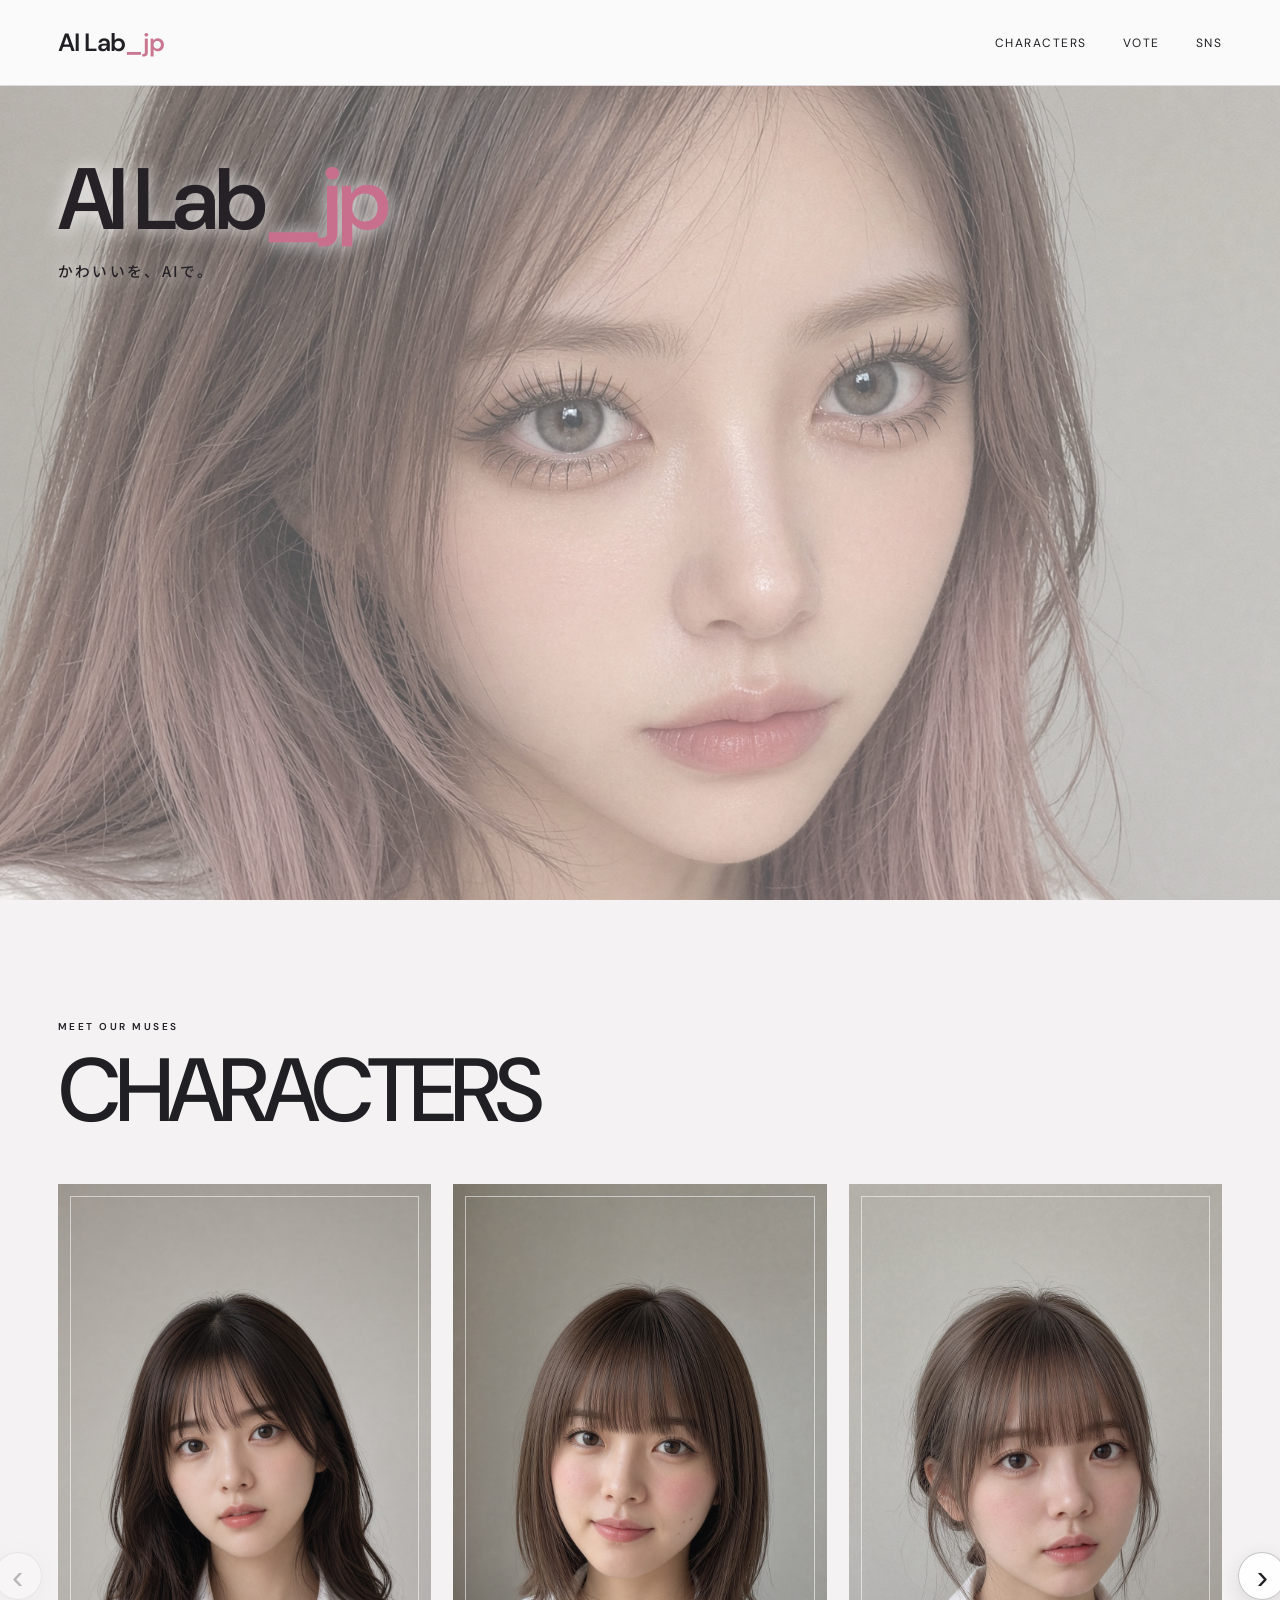
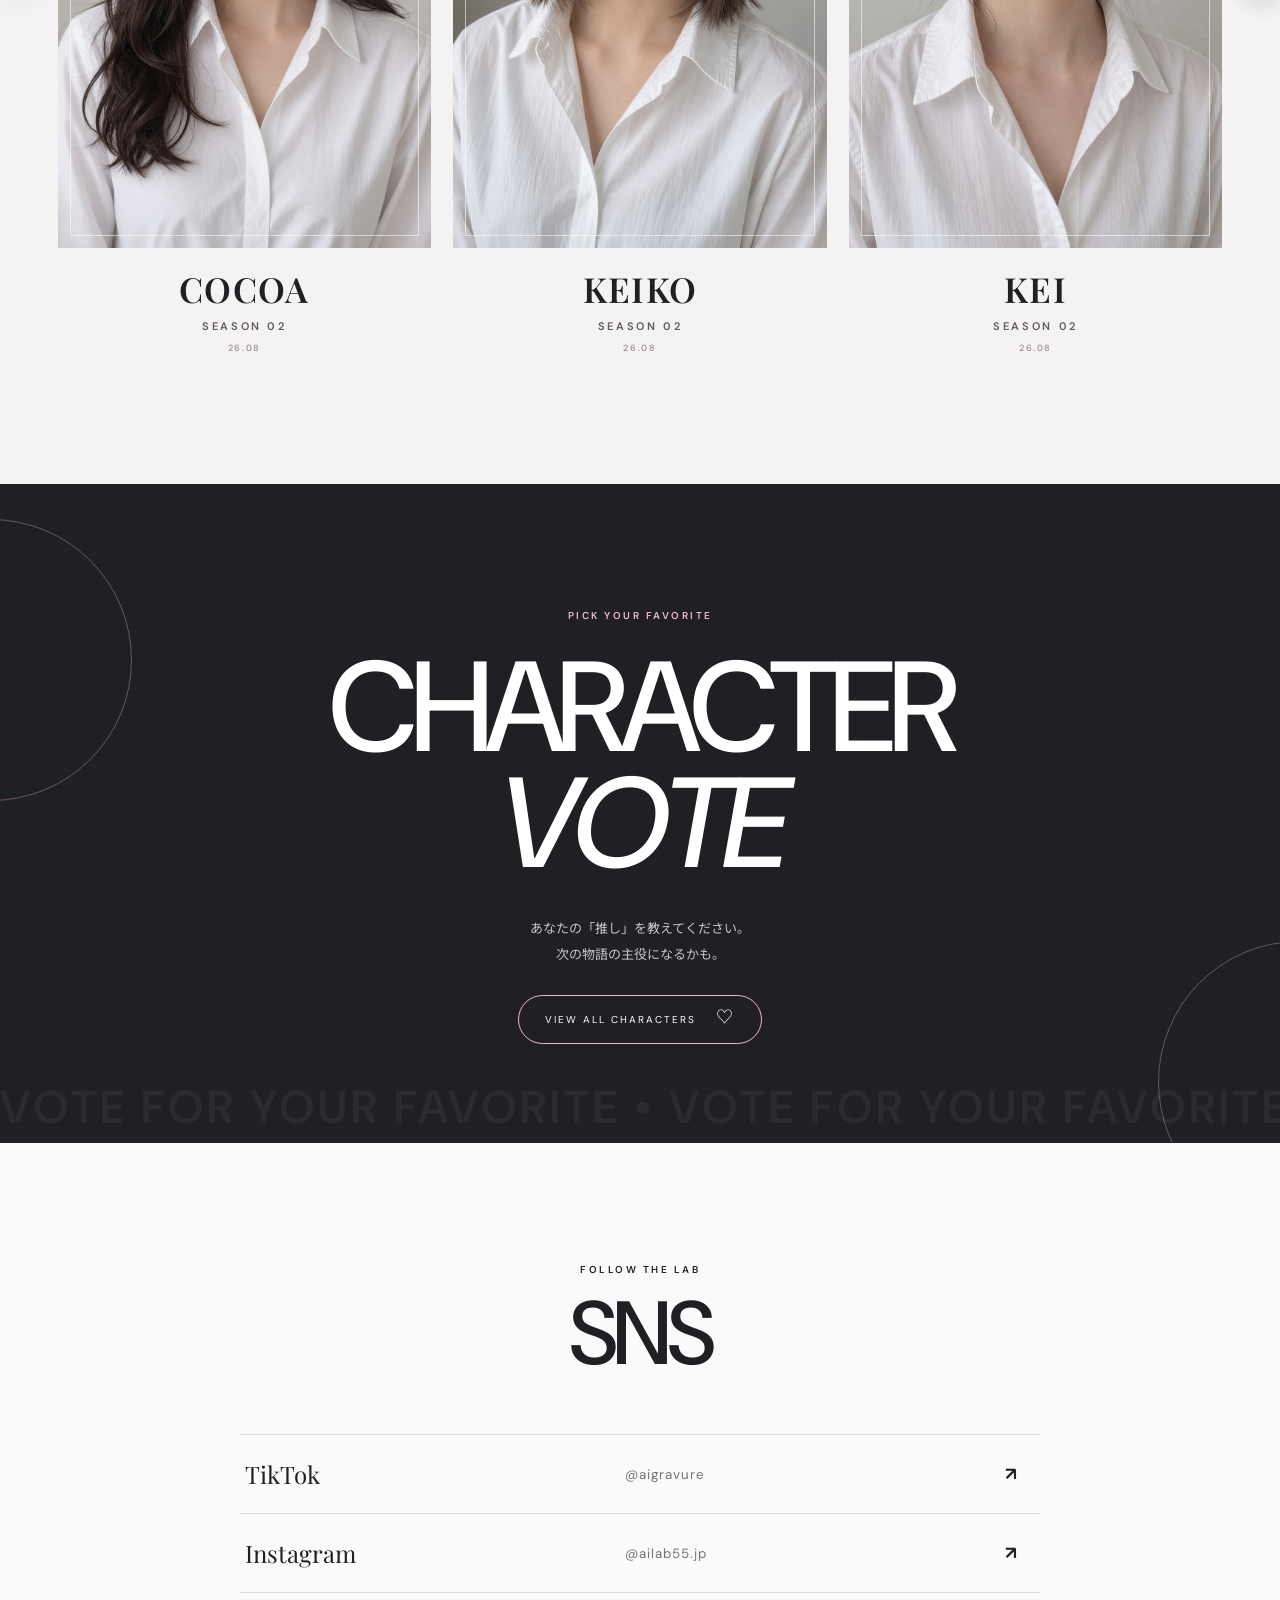
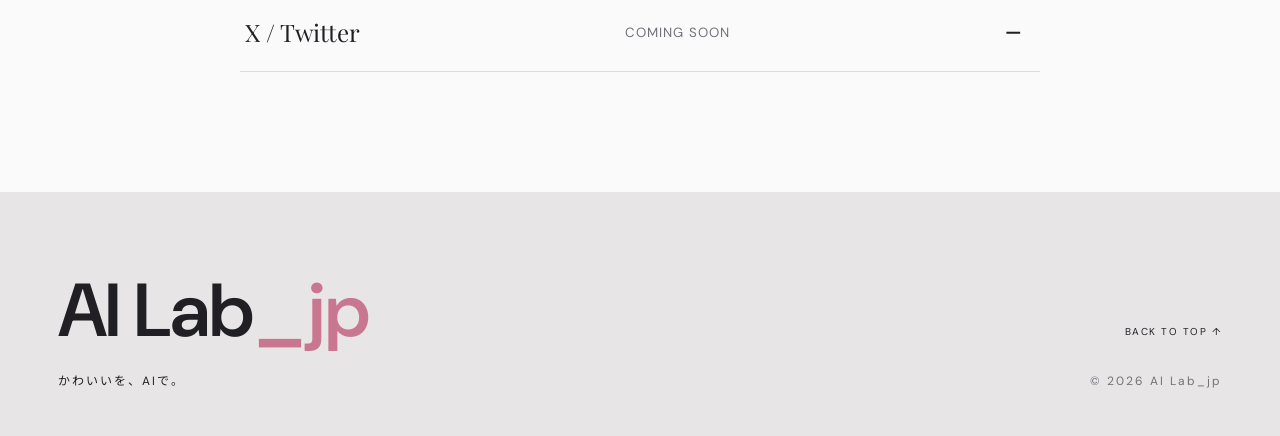
==== index.html @ 46da4289 "Add GA4 tracking to all pages" ====
<!doctype html>
<html lang="ja">
<head>
  <!-- Google tag (gtag.js) -->
  <script async src="https://www.googletagmanager.com/gtag/js?id=G-ETJQKCEZRX"></script>
  <script>
    window.dataLayer = window.dataLayer || [];
    function gtag(){dataLayer.push(arguments);}
    gtag('js', new Date());
    gtag('config', 'G-ETJQKCEZRX');
  </script>
  <meta charset="UTF-8">
  <meta name="viewport" content="width=device-width, initial-scale=1.0">
  <meta name="description" content="AI Lab_jp — かわいいを、AIで。AIクリエイターによる作品とキャラクターのポートフォリオ。">
  <meta name="theme-color" content="#fffafb">
  <title>AI Lab_jp | かわいいを、AIで。</title>
  <link rel="preconnect" href="https://fonts.googleapis.com">
  <link rel="preconnect" href="https://fonts.gstatic.com" crossorigin>
  <link href="https://fonts.googleapis.com/css2?family=DM+Sans:wght@400;500;600&family=Noto+Sans+JP:wght@400;500;700&family=Playfair+Display:ital,wght@0,600;1,600&display=swap" rel="stylesheet">
  <link rel="stylesheet" href="css/style.css?v=19">
  <script src="js/characters-data.js?v=1" defer></script>
  <script src="js/main.js?v=10" defer></script>
</head>
<body>
  <header class="site-header">
    <a class="logo" href="#top" aria-label="AI Lab_jp ホーム">AI Lab<span>_jp</span></a>
    <button class="menu-button" type="button" aria-label="メニューを開く" aria-expanded="false" aria-controls="global-nav">
      <span></span><span></span>
    </button>
    <nav class="global-nav" id="global-nav" aria-label="メインナビゲーション">
      <a href="#characters">Characters</a><a href="#vote">Vote</a><a href="#sns">SNS</a>
    </nav>
  </header>

  <main id="top">
    <section class="hero" aria-labelledby="hero-title">
      <img class="hero-image" src="images/hero-main.jpg" alt="AI Lab_jpのメインキャラクター">
      <div class="hero-shade" aria-hidden="true"></div>
      <div class="hero-brand">
        <h1 id="hero-title">AI Lab<span>_jp</span></h1>
        <p class="hero-catch">かわいいを、AIで。</p>
      </div>
    </section>

    <section class="section characters" id="characters" aria-labelledby="characters-title">
      <div class="section-heading"><div><p class="eyebrow">MEET OUR MUSES</p><h2 id="characters-title">CHARACTERS</h2></div></div>
      <div class="character-carousel-shell">
        <button class="character-nav character-nav-prev" type="button" aria-label="前のキャラクターを表示" data-character-prev disabled>‹</button>
        <div class="character-carousel" data-character-carousel tabindex="0" aria-label="キャラクター一覧">
          <div class="character-grid" data-character-grid></div>
        </div>
        <button class="character-nav character-nav-next" type="button" aria-label="次のキャラクターを表示" data-character-next>›</button>
      </div>
    </section>

    <section class="vote" id="vote" aria-labelledby="vote-title">
      <p class="eyebrow">PICK YOUR FAVORITE</p><h2 id="vote-title">CHARACTER<br><em>VOTE</em></h2>
      <p>あなたの「推し」を教えてください。<br>次の物語の主役になるかも。</p>
      <a class="pill-button" href="characters.html">VIEW ALL CHARACTERS <span>♡</span></a>
      <div class="ticker" aria-hidden="true"><span>VOTE FOR YOUR FAVORITE • VOTE FOR YOUR FAVORITE • </span></div>
    </section>

    <section class="section sns" id="sns" aria-labelledby="sns-title">
      <p class="eyebrow">FOLLOW THE LAB</p><h2 id="sns-title">SNS</h2>
      <div class="social-links">
        <a href="https://www.tiktok.com/@aigravure" target="_blank" rel="noopener noreferrer"><span>TikTok</span><small>@aigravure</small><b>↗</b></a>
        <a href="https://www.instagram.com/ailab55.jp" target="_blank" rel="noopener noreferrer"><span>Instagram</span><small>@ailab55.jp</small><b>↗</b></a>
        <div class="social-item"><span>X / Twitter</span><small>COMING SOON</small><b>—</b></div>
      </div>
    </section>
  </main>

  <footer class="site-footer">
    <div><a class="logo footer-logo" href="#top">AI Lab<span>_jp</span></a><p>かわいいを、AIで。</p></div>
    <div class="footer-meta"><a href="#top">BACK TO TOP ↑</a><p>© 2026 AI Lab_jp</p></div>
  </footer>
</body>
</html>
---- css/style.css ----
:root{--ink:#202024;--muted:#737178;--pink:#efb9c9;--pale:#fff2f5;--line:#dddadd;--white:#fff;--serif:"Playfair Display",serif;--sans:"DM Sans","Noto Sans JP",sans-serif}
*{box-sizing:border-box}html{scroll-behavior:smooth}body{margin:0;background:#fbfafb;color:var(--ink);font-family:var(--sans);-webkit-font-smoothing:antialiased}a{color:inherit;text-decoration:none}button{font:inherit}.site-header{height:86px;padding:0 4.5vw;display:flex;align-items:center;justify-content:space-between;border-bottom:1px solid var(--line);background:rgba(251,250,251,.92);position:relative;z-index:20}.logo{font-size:25px;font-weight:600;letter-spacing:-1px}.logo span{color:#c97791}.global-nav{display:flex;gap:36px;text-transform:uppercase;font-size:12px;letter-spacing:1.5px}.global-nav a{position:relative}.global-nav a:after{content:"";position:absolute;left:0;bottom:-7px;width:0;height:1px;background:var(--pink);transition:.3s}.global-nav a:hover:after{width:100%}.menu-button{display:none;border:0;background:none;width:38px;height:38px}.menu-button span{display:block;width:24px;height:1px;background:var(--ink);margin:7px auto;transition:.3s}
.eyebrow{font-size:10px;font-weight:600;letter-spacing:2.5px;margin:0 0 28px}.hero{height:calc(100svh - 86px);min-height:600px;position:relative;overflow:hidden;background:#ddd5d6;color:#fff}.hero-image{width:100%;height:100%;display:block;object-fit:cover;object-position:50% 48%}.hero-shade{position:absolute;inset:0;background:linear-gradient(90deg,rgba(24,20,22,.38) 0%,rgba(24,20,22,.06) 42%,transparent 68%),linear-gradient(0deg,rgba(20,17,18,.3),transparent 30%)}.hero-brand{position:absolute;z-index:1;top:9%;left:4.5vw;text-shadow:0 2px 22px rgba(20,13,16,.25)}.hero-brand .eyebrow{margin-bottom:12px}.hero h1{font-size:clamp(45px,6.3vw,94px);line-height:.95;letter-spacing:-.055em;margin:0;font-weight:600}.hero h1 span{color:#f2c2d0}.hero-catch{font-family:"Noto Sans JP",sans-serif;font-size:clamp(12px,1.15vw,17px);letter-spacing:.16em;margin:18px 0 0}.hero-bottom{position:absolute;z-index:1;left:4.5vw;right:4.5vw;bottom:4.5%;display:flex;justify-content:space-between;align-items:end;border-top:1px solid rgba(255,255,255,.55);padding-top:16px}.hero-bottom>p{font-size:9px;letter-spacing:2px;margin:0}.hero-bottom>p span{color:#f3c4d1}.hero-link{display:flex;align-items:center;gap:25px;font-size:10px;letter-spacing:2px;padding:5px 0;border-bottom:1px solid rgba(255,255,255,.7);transition:.25s}.hero-link:hover{color:#f3c4d1;border-color:#f3c4d1}.hero-link span{font-size:15px}
.section{padding:120px 4.5vw}.section-heading{display:flex;align-items:end;justify-content:space-between;margin-bottom:60px}.section-heading .eyebrow{margin-bottom:18px}.section h2,.vote h2{font-size:clamp(52px,7vw,105px);line-height:.9;letter-spacing:-.055em;margin:0;font-weight:500}.section-heading>p{font-size:12px;color:var(--muted);line-height:1.9;margin:0 7% 5px 20px}.works-grid{display:grid;grid-template-columns:1.45fr 1fr 1fr;gap:20px;align-items:end}.work-card h3{font-family:var(--serif);font-size:23px;margin:5px 0}.placeholder{aspect-ratio:4/5;position:relative;display:flex;align-items:center;justify-content:center;overflow:hidden}.work-card-large .placeholder{aspect-ratio:1.2/1}.placeholder:before,.placeholder:after{content:"";position:absolute;border-radius:50%;filter:blur(1px)}.placeholder:before{width:64%;height:64%;background:rgba(255,255,255,.38)}.placeholder:after{width:38%;height:70%;background:rgba(41,37,42,.68);bottom:-18%;border-radius:50% 50% 20% 20%}.ph-pink{background:linear-gradient(145deg,#f4c7d3,#e6aebe)}.ph-gray{background:linear-gradient(135deg,#eceaec,#c8c5c9)}.ph-dark{background:linear-gradient(145deg,#423f46,#b3919b)}.placeholder span{position:absolute;top:15px;left:15px;font-size:10px;letter-spacing:2px}.placeholder b{color:rgba(255,255,255,.8);font-family:var(--serif);font-size:clamp(24px,4vw,60px);font-style:italic;z-index:1}.tag{font-size:9px;letter-spacing:2px;color:var(--muted);margin:15px 0 0}.text-link{display:flex;justify-content:flex-end;gap:35px;font-size:11px;letter-spacing:2px;margin-top:55px}.text-link span{font-size:17px}
.characters{background:#f1eff1}.character-list{border-top:1px solid #cbc7cb}.character{display:grid;grid-template-columns:70px 120px 1fr 40px;align-items:center;gap:30px;padding:25px 10px;border-bottom:1px solid #cbc7cb;transition:.3s}.character:hover{background:#fff;padding-left:25px;padding-right:25px}.character-no{font-size:10px;letter-spacing:2px}.character-face{width:100px;aspect-ratio:1;border-radius:50%;display:grid;place-items:center;font-family:var(--serif);font-size:40px;font-style:italic}.face-pink{background:#f3c9d4}.face-lilac{background:#d8cfe2}.face-blue{background:#cadce2}.character h3{font-size:clamp(32px,5vw,64px);letter-spacing:-2px;margin:2px 0}.arrow{font-size:24px}
.vote{background:var(--ink);color:#fff;text-align:center;padding:125px 20px 115px;position:relative;overflow:hidden}.vote:before,.vote:after{content:"";position:absolute;border:1px solid rgba(239,185,201,.35);border-radius:50%;width:280px;height:280px}.vote:before{left:-150px;top:35px}.vote:after{right:-160px;bottom:-80px}.vote .eyebrow{color:var(--pink)}.vote h2{font-size:clamp(62px,10vw,150px)}.vote>p:not(.eyebrow){font-size:13px;line-height:2;color:#c8c5c9;margin:35px 0}.pill-button{border:1px solid var(--pink);color:#fff;background:transparent;border-radius:100px;padding:17px 26px;letter-spacing:2px;font-size:10px;cursor:pointer;transition:.3s}.pill-button:hover{background:var(--pink);color:var(--ink)}.pill-button span{font-size:17px;margin-left:15px}.ticker{position:absolute;left:0;bottom:6px;width:100%;white-space:nowrap;color:rgba(255,255,255,.05);font-size:46px;font-weight:600;letter-spacing:4px}
.sns{text-align:center}.sns .eyebrow{margin-bottom:18px}.social-links{max-width:800px;margin:60px auto 0;border-top:1px solid var(--line);text-align:left}.social-links a{display:grid;grid-template-columns:1fr 1fr 30px;align-items:center;padding:23px 5px;border-bottom:1px solid var(--line);transition:.25s}.social-links a:hover{padding-left:18px;background:var(--pale)}.social-links span{font-family:var(--serif);font-size:24px}.social-links small{color:var(--muted);letter-spacing:1px}.social-links b{font-size:18px}
.site-footer{background:#e8e5e7;padding:70px 4.5vw 35px;display:flex;justify-content:space-between;align-items:end}.footer-logo{font-size:clamp(36px,6vw,75px)}.site-footer>div>p{font-size:12px;letter-spacing:2px}.footer-meta{text-align:right;font-size:10px;letter-spacing:1.5px}.footer-meta p{margin-top:35px;color:var(--muted)}
@media(max-width:760px){.site-header{height:70px;padding:0 20px;position:sticky;top:0}.menu-button{display:block;z-index:2}.menu-button.open span:first-child{transform:translateY(4px) rotate(45deg)}.menu-button.open span:last-child{transform:translateY(-4px) rotate(-45deg)}.global-nav{position:absolute;left:0;right:0;top:69px;background:#fbfafb;display:flex;flex-direction:column;gap:0;padding:15px 20px 25px;border-bottom:1px solid var(--line);transform:translateY(-130%);opacity:0;pointer-events:none;transition:.3s;z-index:-1}.global-nav.open{transform:translateY(0);opacity:1;pointer-events:auto}.global-nav a{padding:13px 0}.hero{height:calc(100svh - 70px);min-height:560px}.hero-image{object-position:49% 50%}.hero-shade{background:linear-gradient(180deg,rgba(22,18,20,.32) 0%,transparent 36%,rgba(20,17,18,.3) 100%)}.hero-brand{top:7%;left:20px}.hero-brand .eyebrow{font-size:8px;margin-bottom:9px}.hero h1{font-size:44px}.hero-catch{font-size:11px;margin-top:11px}.hero-bottom{left:20px;right:20px;bottom:3.5%;padding-top:12px}.hero-bottom>p{font-size:7px;max-width:120px;line-height:1.6}.hero-link{font-size:8px;gap:12px}.section{padding:85px 20px}.section-heading{display:block;margin-bottom:40px}.section-heading>p{margin:25px 0 0}.works-grid{grid-template-columns:1fr;gap:40px}.work-card-large .placeholder,.placeholder{aspect-ratio:1/1.06}.character{grid-template-columns:32px 74px 1fr 24px;gap:12px;padding:18px 0}.character-face{width:70px}.character h3{font-size:34px;letter-spacing:-1px}.character:hover{padding-left:5px;padding-right:5px}.vote{padding:95px 20px}.social-links{margin-top:40px}.social-links a{grid-template-columns:1fr 30px}.social-links small{display:none}.site-footer{padding:55px 20px 25px;display:block}.footer-meta{text-align:left;margin-top:55px}}
@media(max-width:760px){.hero{height:64svh;min-height:500px;max-height:620px}.hero-image{object-position:54% 50%}}
.hero-shade{background:rgba(255,255,255,.33)}
.hero-brand{color:#252126;text-shadow:0 1px 18px rgba(255,255,255,.85)}
.hero h1{font-size:clamp(50px,6.8vw,102px)}
.hero h1 span{color:#c86f8d}
.hero-catch{font-weight:500}
.hero-bottom{border-top-color:rgba(37,33,38,.42);color:#252126}
.hero-bottom>p span{color:#a94f70}
.hero-link{font-weight:600;border-bottom-color:rgba(37,33,38,.55)}
.hero-link:hover{color:#a94f70;border-color:#a94f70}
.characters{background:#f4f2f3}
.characters .section-heading{margin-bottom:52px}
.character-carousel-shell{position:relative}
.character-carousel{overflow-x:auto;overflow-y:hidden;scroll-snap-type:x mandatory;scroll-behavior:smooth;overscroll-behavior-x:contain;scrollbar-width:none}
.character-carousel::-webkit-scrollbar{display:none}
.character-grid{display:flex;flex-wrap:nowrap;gap:22px}
.character-card{min-width:0;flex:0 0 calc((100% - 44px)/3);scroll-snap-align:start}
.character-card-link{display:block;color:inherit}
.character-nav{position:absolute;z-index:2;top:calc(50% - 22px);width:48px;height:48px;padding:0;border:1px solid rgba(32,32,36,.25);border-radius:50%;background:rgba(255,255,255,.92);color:var(--ink);display:grid;place-items:center;font:400 34px/1 Arial,sans-serif;cursor:pointer;box-shadow:0 6px 20px rgba(32,32,36,.12);transition:background .2s,color .2s,opacity .2s,transform .2s}
.character-nav:hover:not(:disabled){background:var(--ink);color:#fff;transform:scale(1.05)}
.character-nav:disabled{opacity:.28;cursor:default}
.character-nav-prev{left:-64px}.character-nav-next{right:-64px}
.character-image-wrap{aspect-ratio:9/16;overflow:hidden;background:linear-gradient(145deg,#f8eaee 0%,#e8e3e6 55%,#dbc9cf 100%);position:relative}
.character-image-wrap:after{content:"";position:absolute;inset:12px;border:1px solid rgba(255,255,255,.55);pointer-events:none}
.character-image-wrap img{width:100%;height:100%;display:block;object-fit:cover;object-position:center}
.character-image-wrap img[hidden]{display:none}
.character-status{position:absolute;z-index:2;top:24px;left:-44px;width:168px;padding:7px 0;background:rgba(255,247,249,.9);color:#7f4058;text-align:center;font-size:9px;font-weight:600;line-height:1;letter-spacing:.12em;transform:rotate(-45deg);pointer-events:none}
.character-meta{padding:24px 8px 10px;text-align:center;color:var(--ink)}
.character-meta h3{margin:0 0 13px;font-family:"Playfair Display",serif;font-size:clamp(30px,2.7vw,42px);font-weight:600;line-height:1;letter-spacing:.04em}
.character-meta p{margin:0;font-size:11px;font-weight:600;line-height:1.4;letter-spacing:.24em;color:#5e5a60}
.character-meta time{display:block;margin-top:7px;font-size:9px;font-weight:500;line-height:1.4;letter-spacing:.18em;color:#918b92}
.social-links>.social-item{display:grid;grid-template-columns:1fr 1fr 30px;align-items:center;padding:23px 5px;border-bottom:1px solid var(--line)}
.social-links>.social-item span{font-family:var(--serif);font-size:24px}
.social-links>.social-item small{color:var(--muted);letter-spacing:1px}
.social-links>.social-item b{font-size:18px}
@media(max-width:760px){.hero h1{font-size:48px}}
@media(max-width:760px){.characters,.vote,.sns{scroll-margin-top:70px}.characters .section-heading{margin-bottom:34px}.character-grid{gap:16px}.character-card{flex-basis:82vw}.character-nav{display:none}.character-image-wrap{aspect-ratio:9/16}.social-links>.social-item{grid-template-columns:1fr auto 30px}.social-links>.social-item small{display:block;font-size:8px}}
@media(prefers-reduced-motion:reduce){html{scroll-behavior:auto}*,*:before,*:after{transition:none!important}}
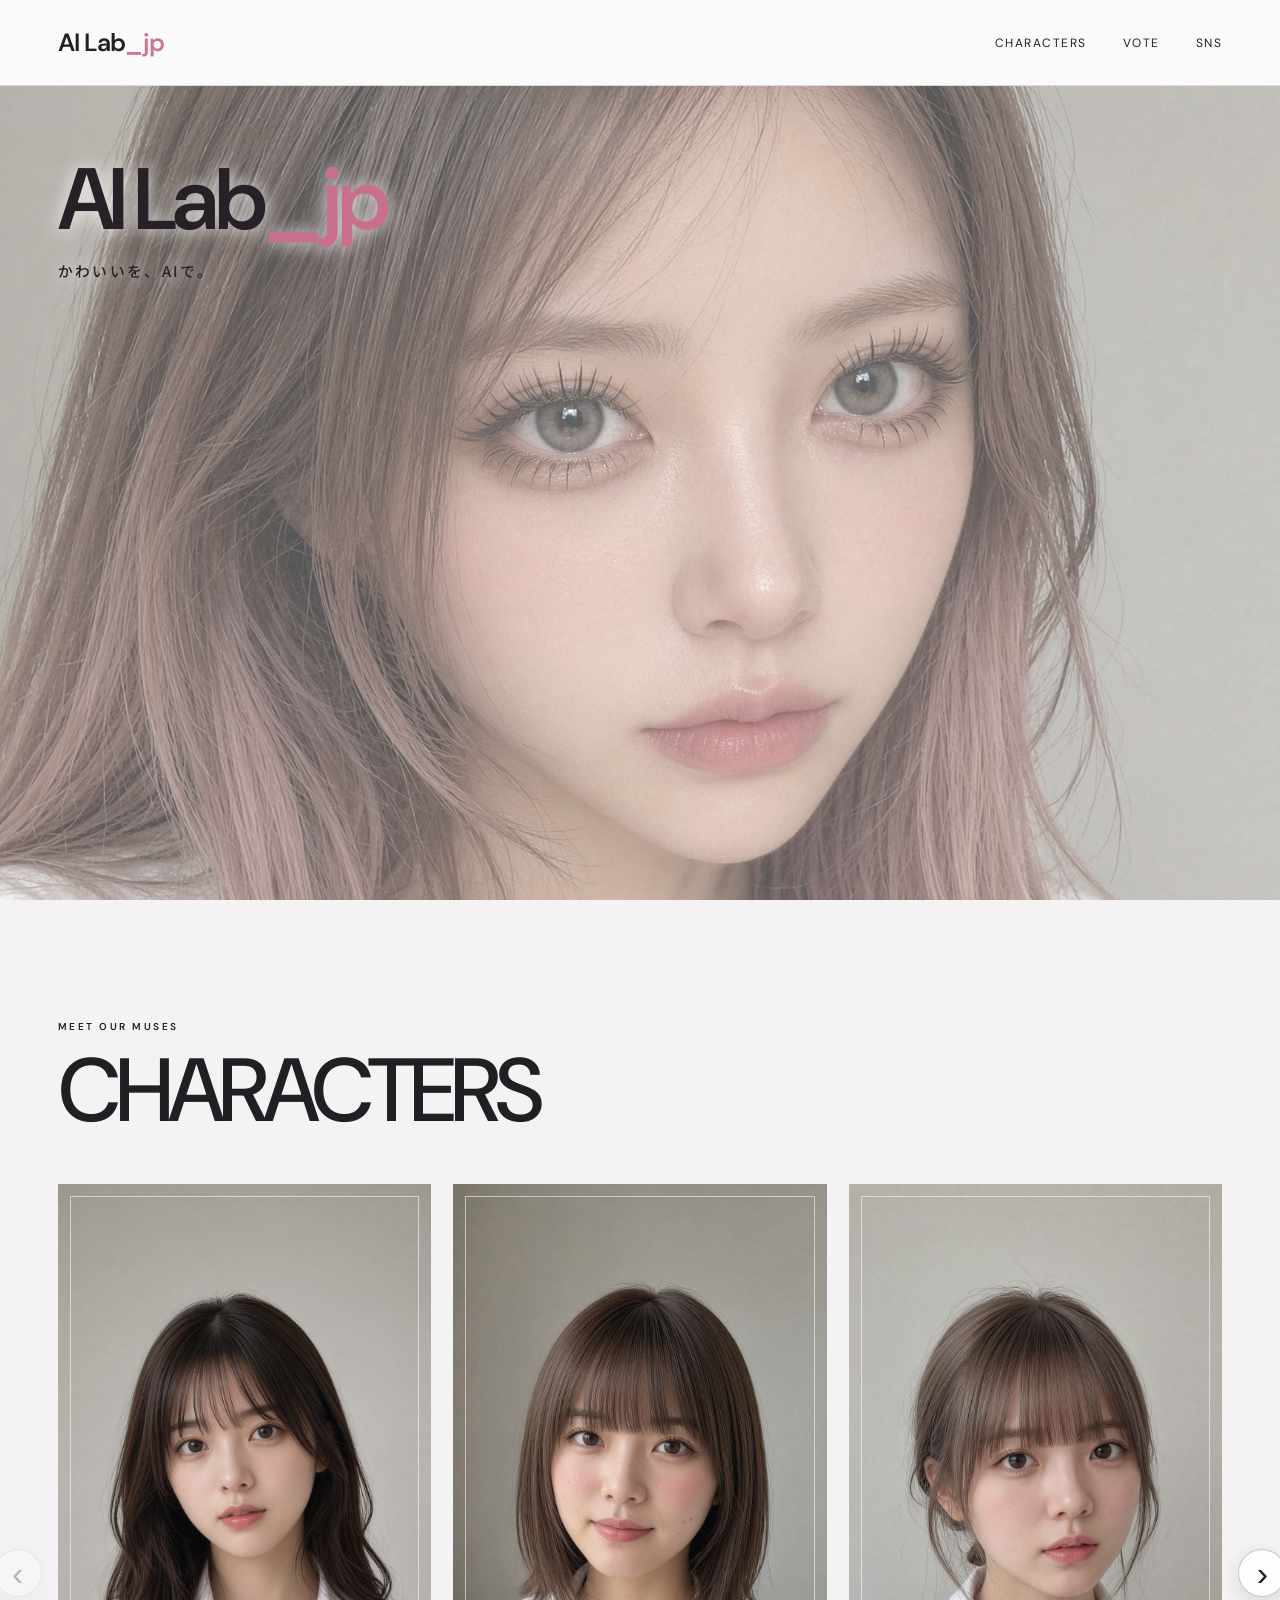
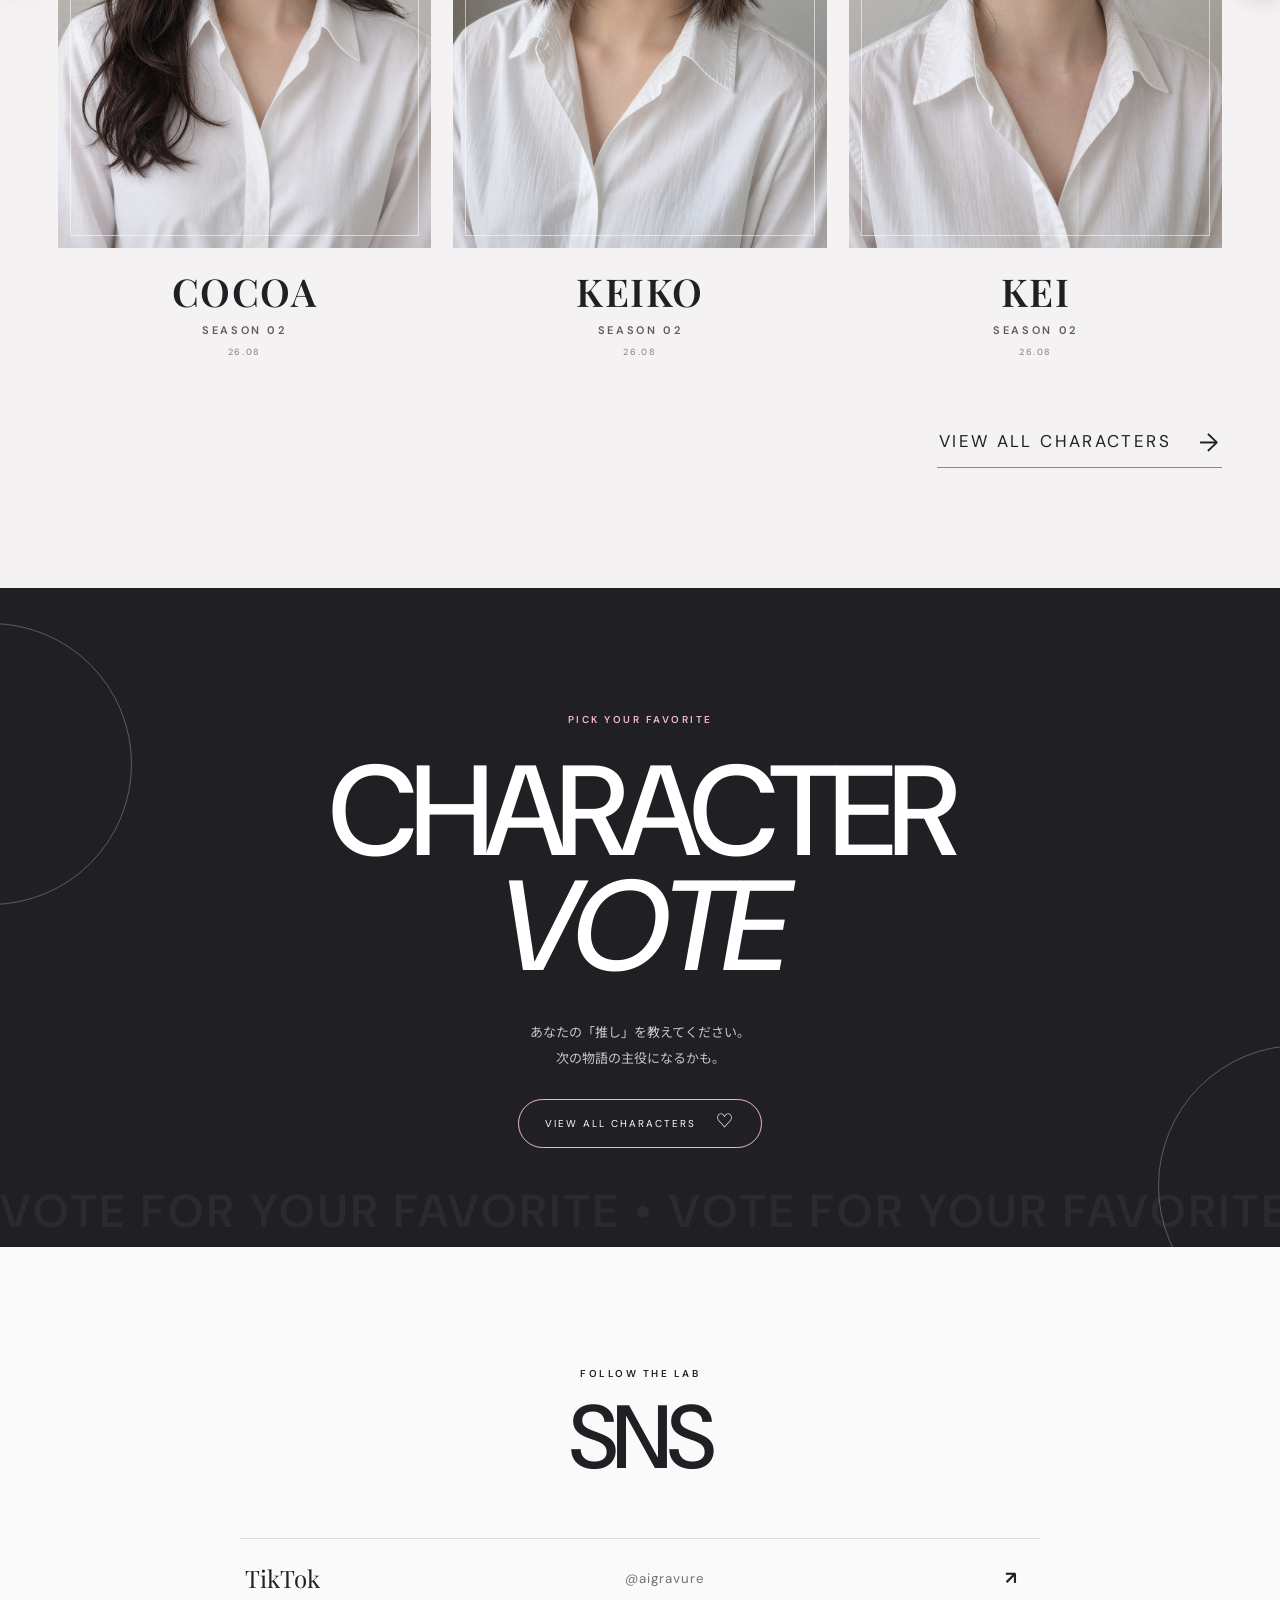
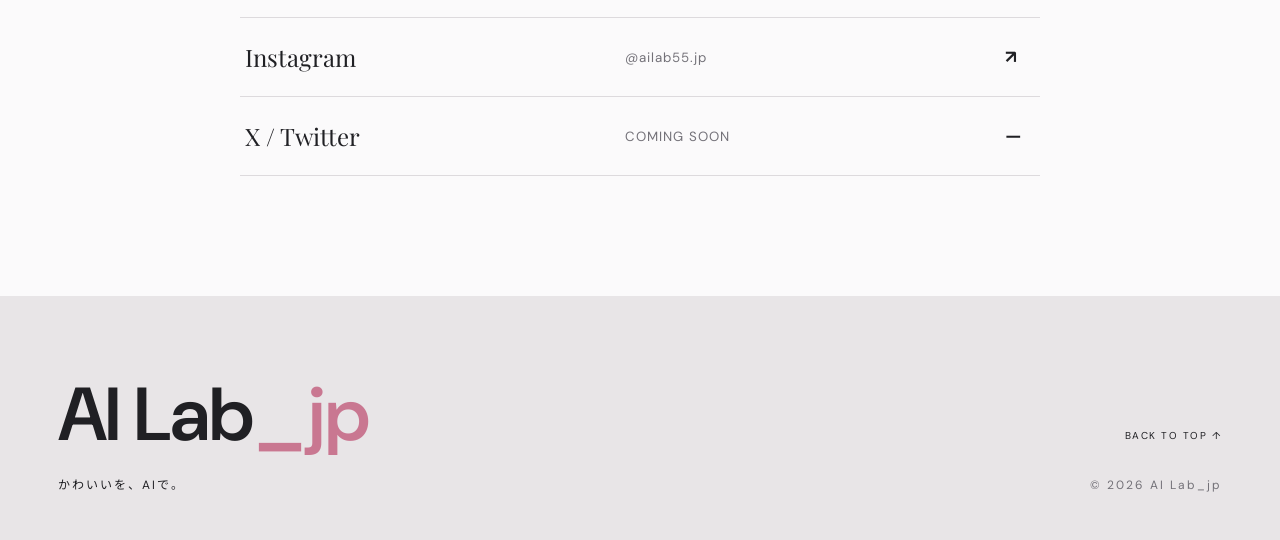
==== commit 8cca9d45: "season archive and character navigation stable" ====
--- a/index.html
+++ b/index.html
@@ -17,9 +17,9 @@
   <link rel="preconnect" href="https://fonts.googleapis.com">
   <link rel="preconnect" href="https://fonts.gstatic.com" crossorigin>
   <link href="https://fonts.googleapis.com/css2?family=DM+Sans:wght@400;500;600&family=Noto+Sans+JP:wght@400;500;700&family=Playfair+Display:ital,wght@0,600;1,600&display=swap" rel="stylesheet">
-  <link rel="stylesheet" href="css/style.css?v=19">
-  <script src="js/characters-data.js?v=1" defer></script>
-  <script src="js/main.js?v=10" defer></script>
+  <link rel="stylesheet" href="css/style.css?v=20">
+  <script src="js/characters-data.js?v=3" defer></script>
+  <script src="js/main.js?v=11" defer></script>
 </head>
 <body>
   <header class="site-header">
@@ -51,6 +51,7 @@
         </div>
         <button class="character-nav character-nav-next" type="button" aria-label="次のキャラクターを表示" data-character-next>›</button>
       </div>
+      <a class="text-link characters-all-link" href="characters.html">VIEW ALL CHARACTERS <span>→</span></a>
     </section>
 
     <section class="vote" id="vote" aria-labelledby="vote-title">
--- a/css/style.css
+++ b/css/style.css
@@ -31,17 +31,22 @@
 .character-nav-prev{left:-64px}.character-nav-next{right:-64px}
 .character-image-wrap{aspect-ratio:9/16;overflow:hidden;background:linear-gradient(145deg,#f8eaee 0%,#e8e3e6 55%,#dbc9cf 100%);position:relative}
 .character-image-wrap:after{content:"";position:absolute;inset:12px;border:1px solid rgba(255,255,255,.55);pointer-events:none}
-.character-image-wrap img{width:100%;height:100%;display:block;object-fit:cover;object-position:center}
+.character-image-wrap img{width:100%;height:100%;display:block;object-fit:cover;object-position:center;transition:transform .45s ease}
+.character-card-link:hover .character-image-wrap img{transform:scale(1.015)}
 .character-image-wrap img[hidden]{display:none}
 .character-status{position:absolute;z-index:2;top:24px;left:-44px;width:168px;padding:7px 0;background:rgba(255,247,249,.9);color:#7f4058;text-align:center;font-size:9px;font-weight:600;line-height:1;letter-spacing:.12em;transform:rotate(-45deg);pointer-events:none}
-.character-meta{padding:24px 8px 10px;text-align:center;color:var(--ink)}
-.character-meta h3{margin:0 0 13px;font-family:"Playfair Display",serif;font-size:clamp(30px,2.7vw,42px);font-weight:600;line-height:1;letter-spacing:.04em}
+.character-meta{padding:24px 8px 0;text-align:center;color:var(--ink)}
+.character-meta h3{margin:0 0 13px;font-family:"Playfair Display",serif;font-size:clamp(30px,3vw,44px);font-weight:600;line-height:1;letter-spacing:.04em}
 .character-meta p{margin:0;font-size:11px;font-weight:600;line-height:1.4;letter-spacing:.24em;color:#5e5a60}
 .character-meta time{display:block;margin-top:7px;font-size:9px;font-weight:500;line-height:1.4;letter-spacing:.18em;color:#918b92}
+.characters-all-link{width:max-content;margin:58px 0 0 auto;padding:14px 2px 12px;border-bottom:1px solid rgba(32,32,36,.5);gap:28px;font-size:17px;letter-spacing:.14em;transition:border-color .25s,color .25s}
+.characters-all-link span{font-size:25px;line-height:1;transition:transform .25s}
+.characters-all-link:hover{color:#a94f70;border-color:#a94f70}
+.characters-all-link:hover span{transform:translateX(5px)}
 .social-links>.social-item{display:grid;grid-template-columns:1fr 1fr 30px;align-items:center;padding:23px 5px;border-bottom:1px solid var(--line)}
 .social-links>.social-item span{font-family:var(--serif);font-size:24px}
 .social-links>.social-item small{color:var(--muted);letter-spacing:1px}
 .social-links>.social-item b{font-size:18px}
 @media(max-width:760px){.hero h1{font-size:48px}}
-@media(max-width:760px){.characters,.vote,.sns{scroll-margin-top:70px}.characters .section-heading{margin-bottom:34px}.character-grid{gap:16px}.character-card{flex-basis:82vw}.character-nav{display:none}.character-image-wrap{aspect-ratio:9/16}.social-links>.social-item{grid-template-columns:1fr auto 30px}.social-links>.social-item small{display:block;font-size:8px}}
+@media(max-width:760px){.characters,.vote,.sns{scroll-margin-top:70px}.characters .section-heading{margin-bottom:34px}.character-grid{gap:16px}.character-card{flex-basis:82vw}.character-nav{display:none}.character-image-wrap{aspect-ratio:9/16}.characters-all-link{margin-top:44px;padding:13px 2px 11px;gap:20px;font-size:15px}.characters-all-link span{font-size:22px}.social-links>.social-item{grid-template-columns:1fr auto 30px}.social-links>.social-item small{display:block;font-size:8px}}
 @media(prefers-reduced-motion:reduce){html{scroll-behavior:auto}*,*:before,*:after{transition:none!important}}
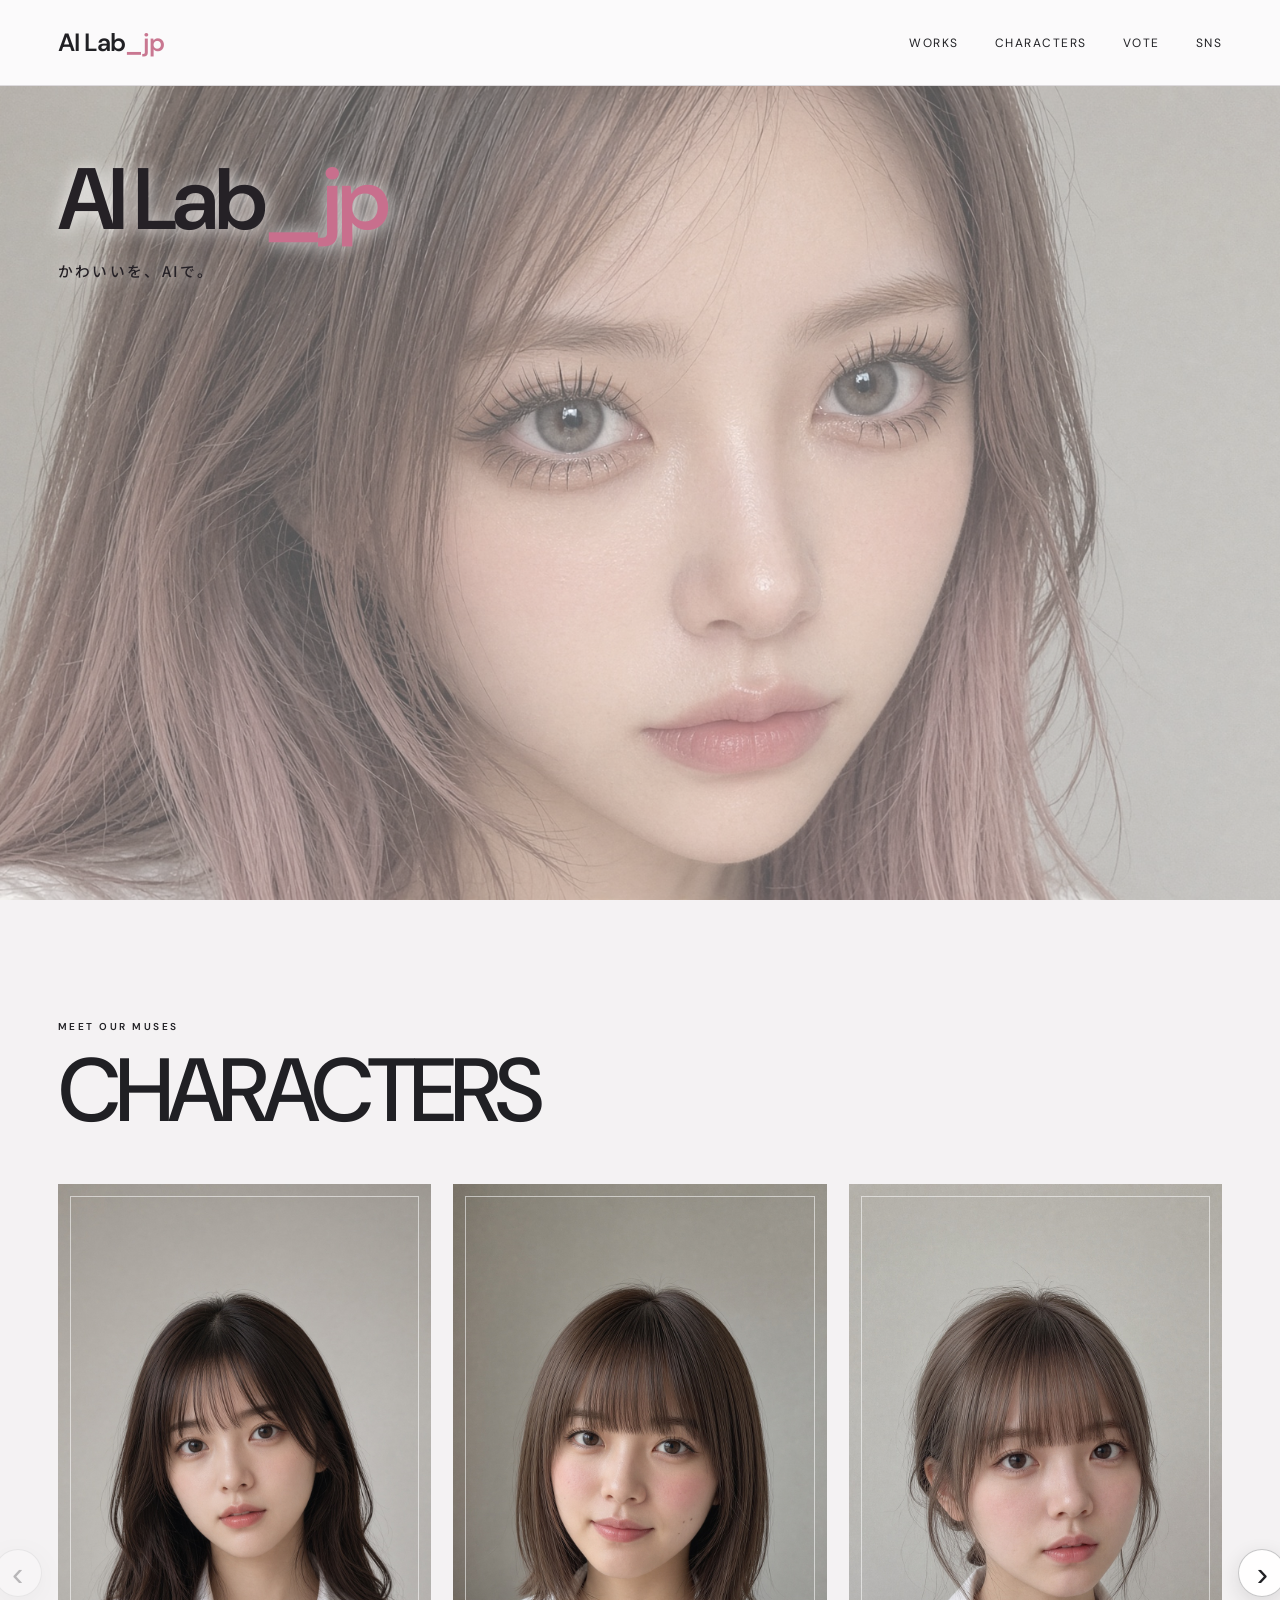
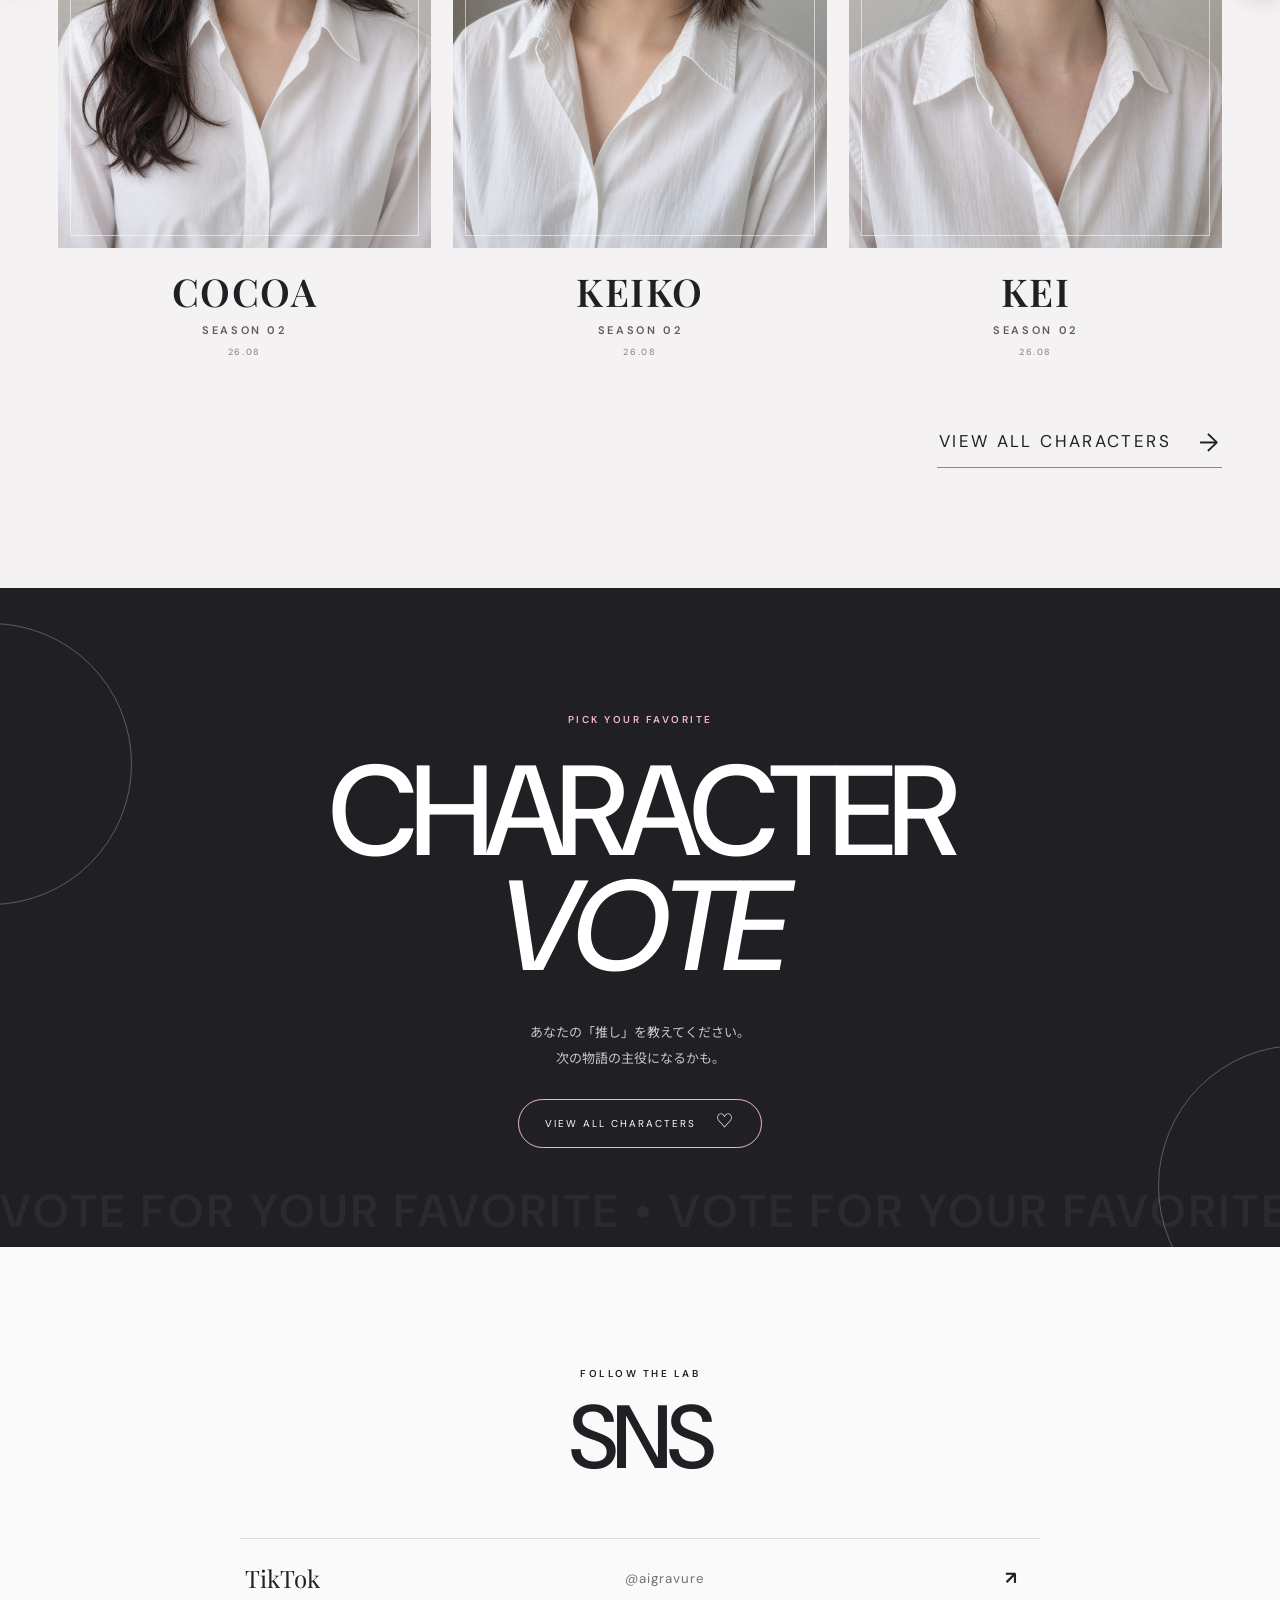
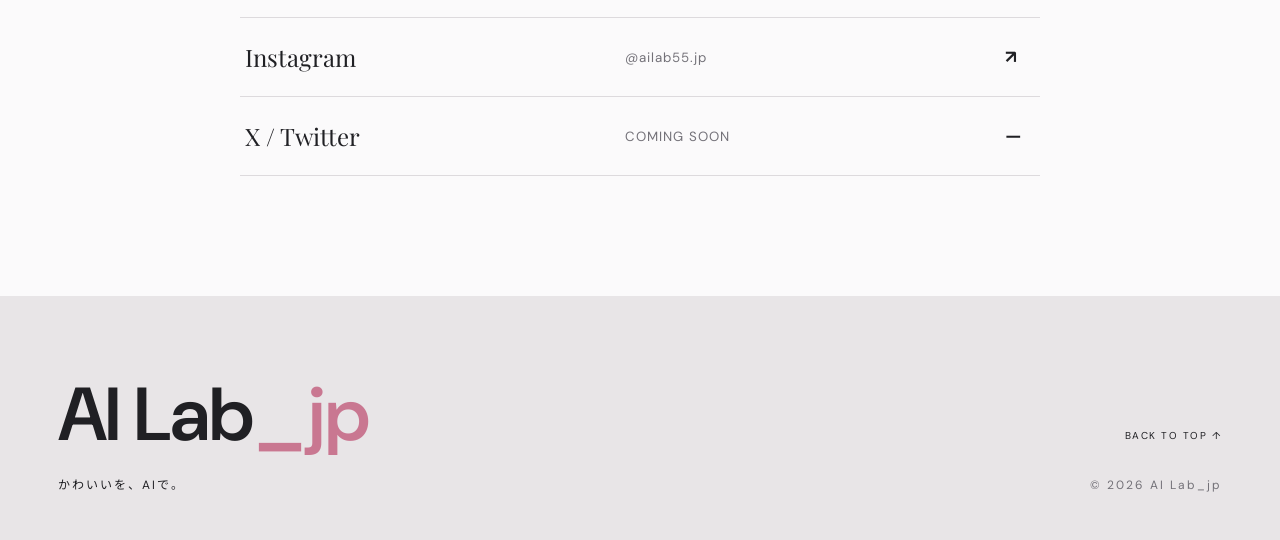
==== commit 050c04c6: "works gallery initial release" ====
--- a/index.html
+++ b/index.html
@@ -28,7 +28,7 @@
       <span></span><span></span>
     </button>
     <nav class="global-nav" id="global-nav" aria-label="メインナビゲーション">
-      <a href="#characters">Characters</a><a href="#vote">Vote</a><a href="#sns">SNS</a>
+      <a href="works.html">Works</a><a href="#characters">Characters</a><a href="#vote">Vote</a><a href="#sns">SNS</a>
     </nav>
   </header>
 
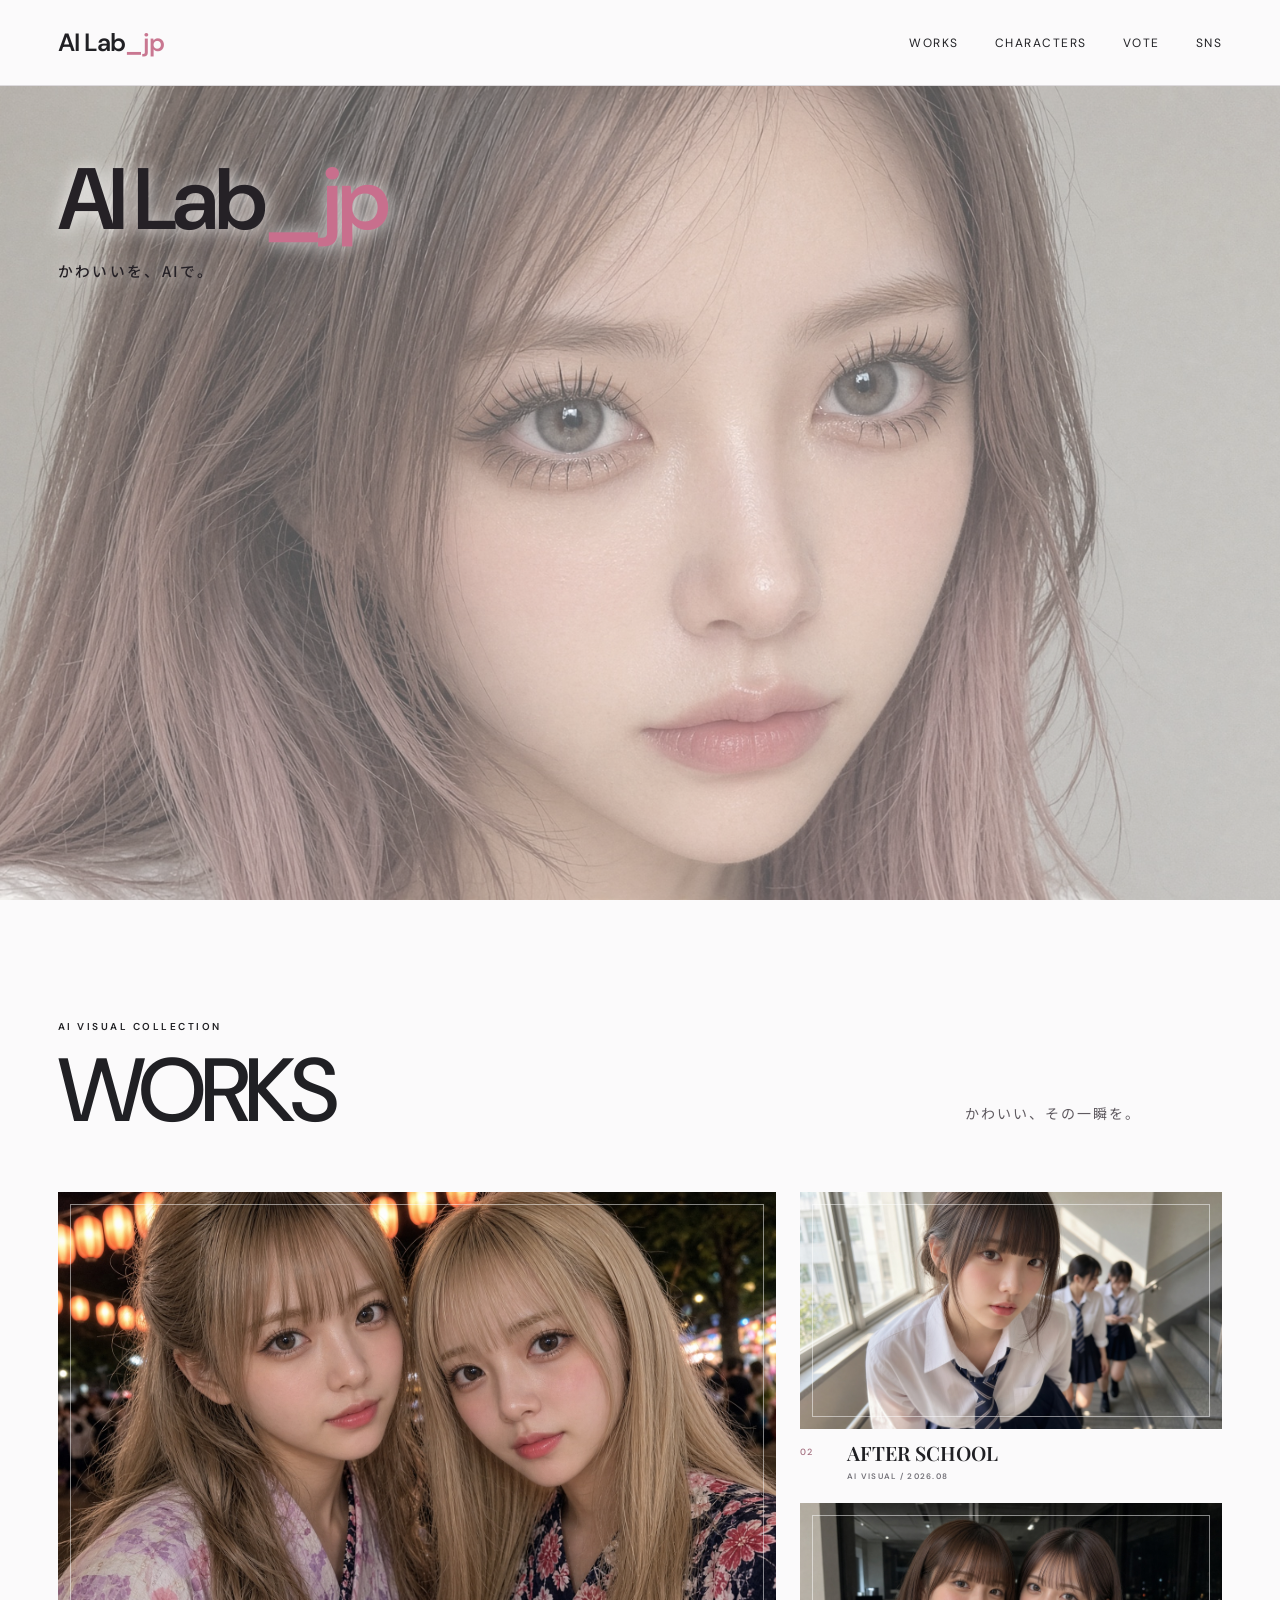
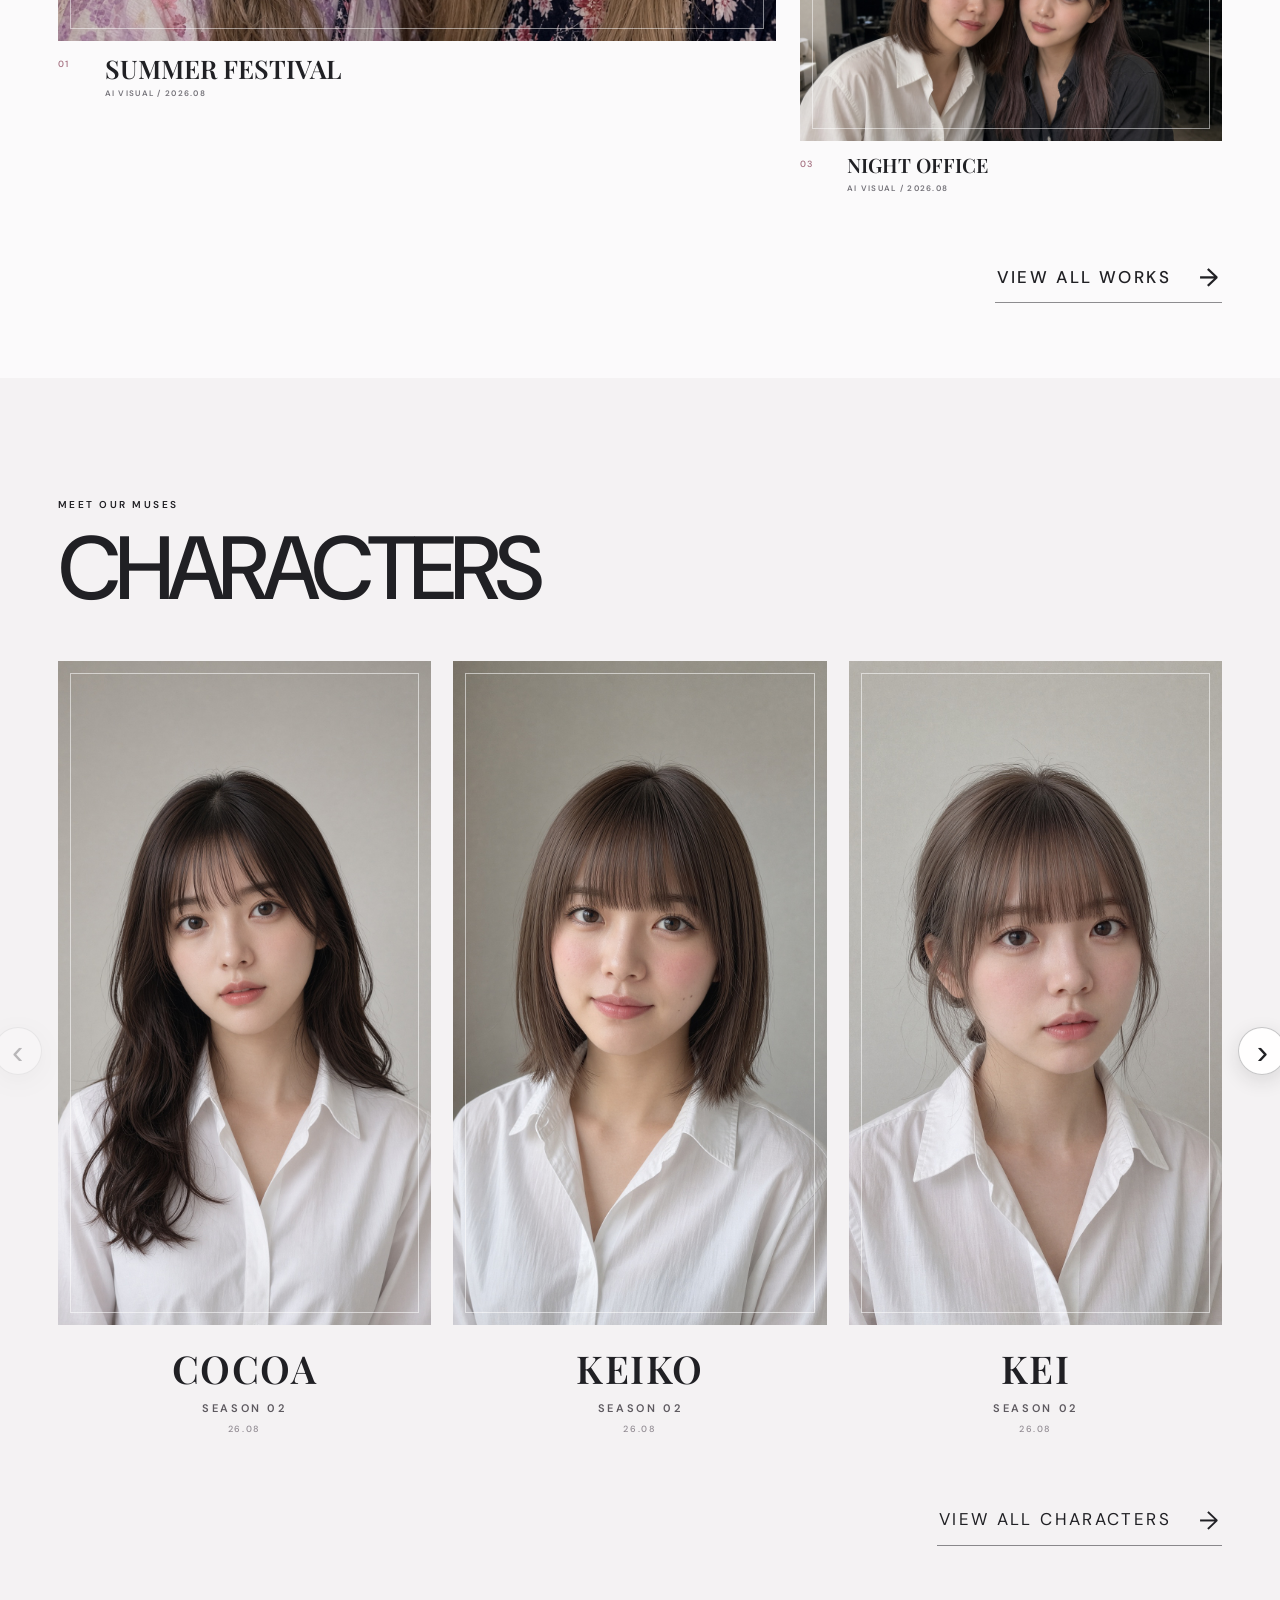
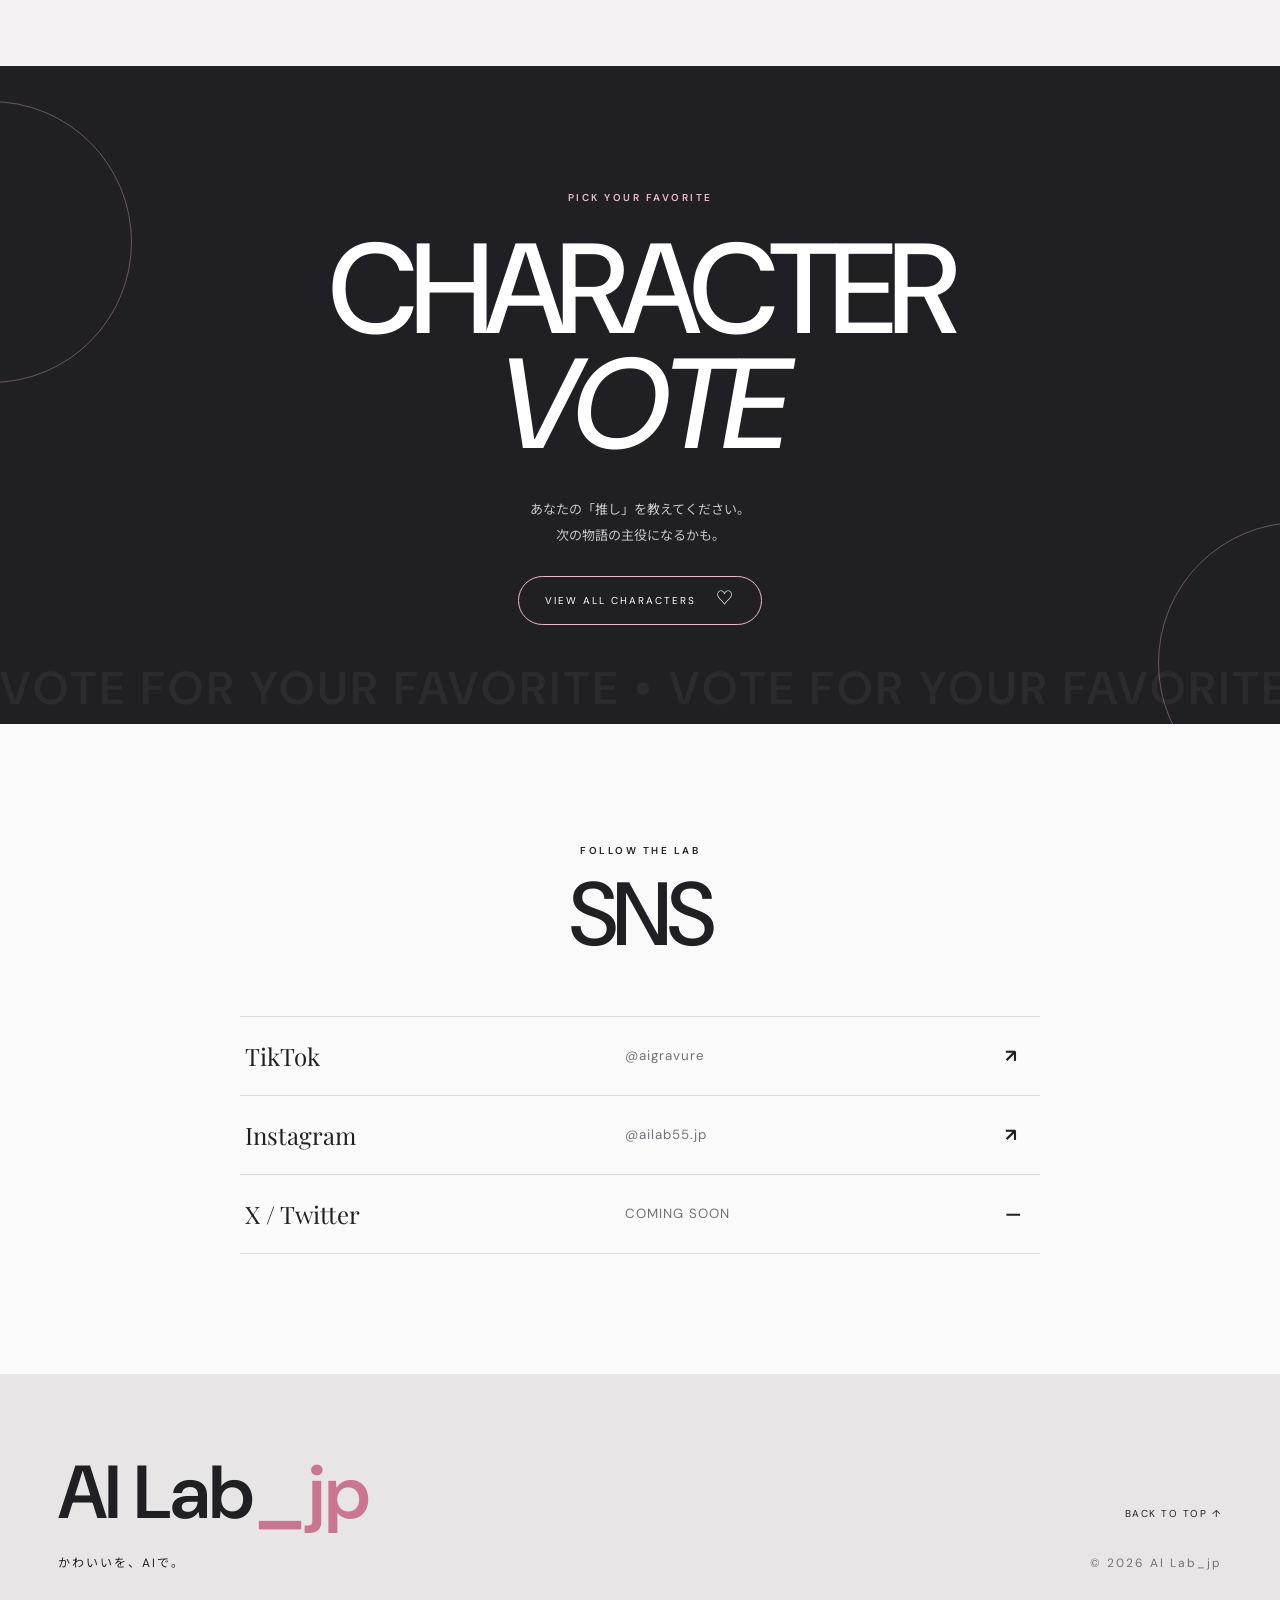
==== commit e1ac9569: "add works showcase to home" ====
--- a/index.html
+++ b/index.html
@@ -17,9 +17,10 @@
   <link rel="preconnect" href="https://fonts.googleapis.com">
   <link rel="preconnect" href="https://fonts.gstatic.com" crossorigin>
   <link href="https://fonts.googleapis.com/css2?family=DM+Sans:wght@400;500;600&family=Noto+Sans+JP:wght@400;500;700&family=Playfair+Display:ital,wght@0,600;1,600&display=swap" rel="stylesheet">
-  <link rel="stylesheet" href="css/style.css?v=20">
+  <link rel="stylesheet" href="css/style.css?v=21">
   <script src="js/characters-data.js?v=3" defer></script>
-  <script src="js/main.js?v=11" defer></script>
+  <script src="js/works-data.js?v=1" defer></script>
+  <script src="js/main.js?v=12" defer></script>
 </head>
 <body>
   <header class="site-header">
@@ -40,6 +41,15 @@
         <h1 id="hero-title">AI Lab<span>_jp</span></h1>
         <p class="hero-catch">かわいいを、AIで。</p>
       </div>
+    </section>
+
+    <section class="section home-works" aria-labelledby="home-works-title">
+      <div class="section-heading home-works-heading">
+        <div><p class="eyebrow">AI VISUAL COLLECTION</p><h2 id="home-works-title">WORKS</h2></div>
+        <p>かわいい、その一瞬を。</p>
+      </div>
+      <div class="home-works-grid" data-home-works></div>
+      <a class="home-works-link" href="works.html">VIEW ALL WORKS <span>→</span></a>
     </section>
 
     <section class="section characters" id="characters" aria-labelledby="characters-title">
--- a/css/style.css
+++ b/css/style.css
@@ -18,6 +18,7 @@
 .hero-link{font-weight:600;border-bottom-color:rgba(37,33,38,.55)}
 .hero-link:hover{color:#a94f70;border-color:#a94f70}
 .characters{background:#f4f2f3}
+.home-works{padding-bottom:75px;background:#fbfafb}.home-works-heading>p{font-family:"Noto Sans JP",sans-serif;font-size:14px;letter-spacing:.14em;color:#5f5a60}.home-works-grid{display:grid;grid-template-columns:minmax(0,1.7fr) minmax(260px,1fr);grid-template-rows:repeat(2,auto);gap:22px 24px}.home-work-card{min-width:0}.home-work-card-featured{grid-row:1/3}.home-work-card a{display:block}.home-work-image{display:block;position:relative;aspect-ratio:16/9;overflow:hidden;background:#eee9eb}.home-work-card-featured .home-work-image{aspect-ratio:16/10}.home-work-image:after{content:"";position:absolute;inset:12px;border:1px solid rgba(255,255,255,.5);pointer-events:none}.home-work-image img{width:100%;height:100%;display:block;object-fit:cover;transition:transform .45s ease}.home-work-card a:hover img{transform:scale(1.015)}.home-work-caption{display:grid;grid-template-columns:35px 1fr;gap:12px;padding-top:14px}.home-work-caption>b{padding-top:3px;font-size:9px;font-weight:500;letter-spacing:.16em;color:#a16b7c}.home-work-caption strong{display:block;font-family:var(--serif);font-size:clamp(20px,2vw,31px);font-weight:600;line-height:1.05}.home-work-caption small{display:block;margin-top:7px;font-size:8px;font-weight:600;letter-spacing:.16em;color:var(--muted)}.home-work-card:not(.home-work-card-featured) .home-work-caption strong{font-size:clamp(18px,1.55vw,24px)}.home-works-link{display:flex;align-items:center;width:max-content;margin:58px 0 0 auto;padding:14px 2px 12px;border-bottom:1px solid rgba(32,32,36,.5);gap:28px;font-size:17px;font-weight:500;letter-spacing:.14em;transition:border-color .25s,color .25s}.home-works-link span{font-size:25px;line-height:1;transition:transform .25s}.home-works-link:hover{color:#a94f70;border-color:#a94f70}.home-works-link:hover span{transform:translateX(5px)}
 .characters .section-heading{margin-bottom:52px}
 .character-carousel-shell{position:relative}
 .character-carousel{overflow-x:auto;overflow-y:hidden;scroll-snap-type:x mandatory;scroll-behavior:smooth;overscroll-behavior-x:contain;scrollbar-width:none}
@@ -48,5 +49,5 @@
 .social-links>.social-item small{color:var(--muted);letter-spacing:1px}
 .social-links>.social-item b{font-size:18px}
 @media(max-width:760px){.hero h1{font-size:48px}}
-@media(max-width:760px){.characters,.vote,.sns{scroll-margin-top:70px}.characters .section-heading{margin-bottom:34px}.character-grid{gap:16px}.character-card{flex-basis:82vw}.character-nav{display:none}.character-image-wrap{aspect-ratio:9/16}.characters-all-link{margin-top:44px;padding:13px 2px 11px;gap:20px;font-size:15px}.characters-all-link span{font-size:22px}.social-links>.social-item{grid-template-columns:1fr auto 30px}.social-links>.social-item small{display:block;font-size:8px}}
+@media(max-width:760px){.characters,.vote,.sns{scroll-margin-top:70px}.home-works{padding-bottom:55px}.home-works-heading>p{margin-top:22px;font-size:12px}.home-works-grid{grid-template-columns:1fr;grid-template-rows:auto;gap:42px}.home-work-card-featured{grid-row:auto}.home-work-card:nth-child(3){display:none}.home-work-card-featured .home-work-image,.home-work-image{aspect-ratio:16/10}.home-work-caption strong,.home-work-card:not(.home-work-card-featured) .home-work-caption strong{font-size:25px}.home-works-link{margin-top:45px;padding:13px 2px 11px;gap:20px;font-size:15px}.home-works-link span{font-size:22px}.characters .section-heading{margin-bottom:34px}.character-grid{gap:16px}.character-card{flex-basis:82vw}.character-nav{display:none}.character-image-wrap{aspect-ratio:9/16}.characters-all-link{margin-top:44px;padding:13px 2px 11px;gap:20px;font-size:15px}.characters-all-link span{font-size:22px}.social-links>.social-item{grid-template-columns:1fr auto 30px}.social-links>.social-item small{display:block;font-size:8px}}
 @media(prefers-reduced-motion:reduce){html{scroll-behavior:auto}*,*:before,*:after{transition:none!important}}
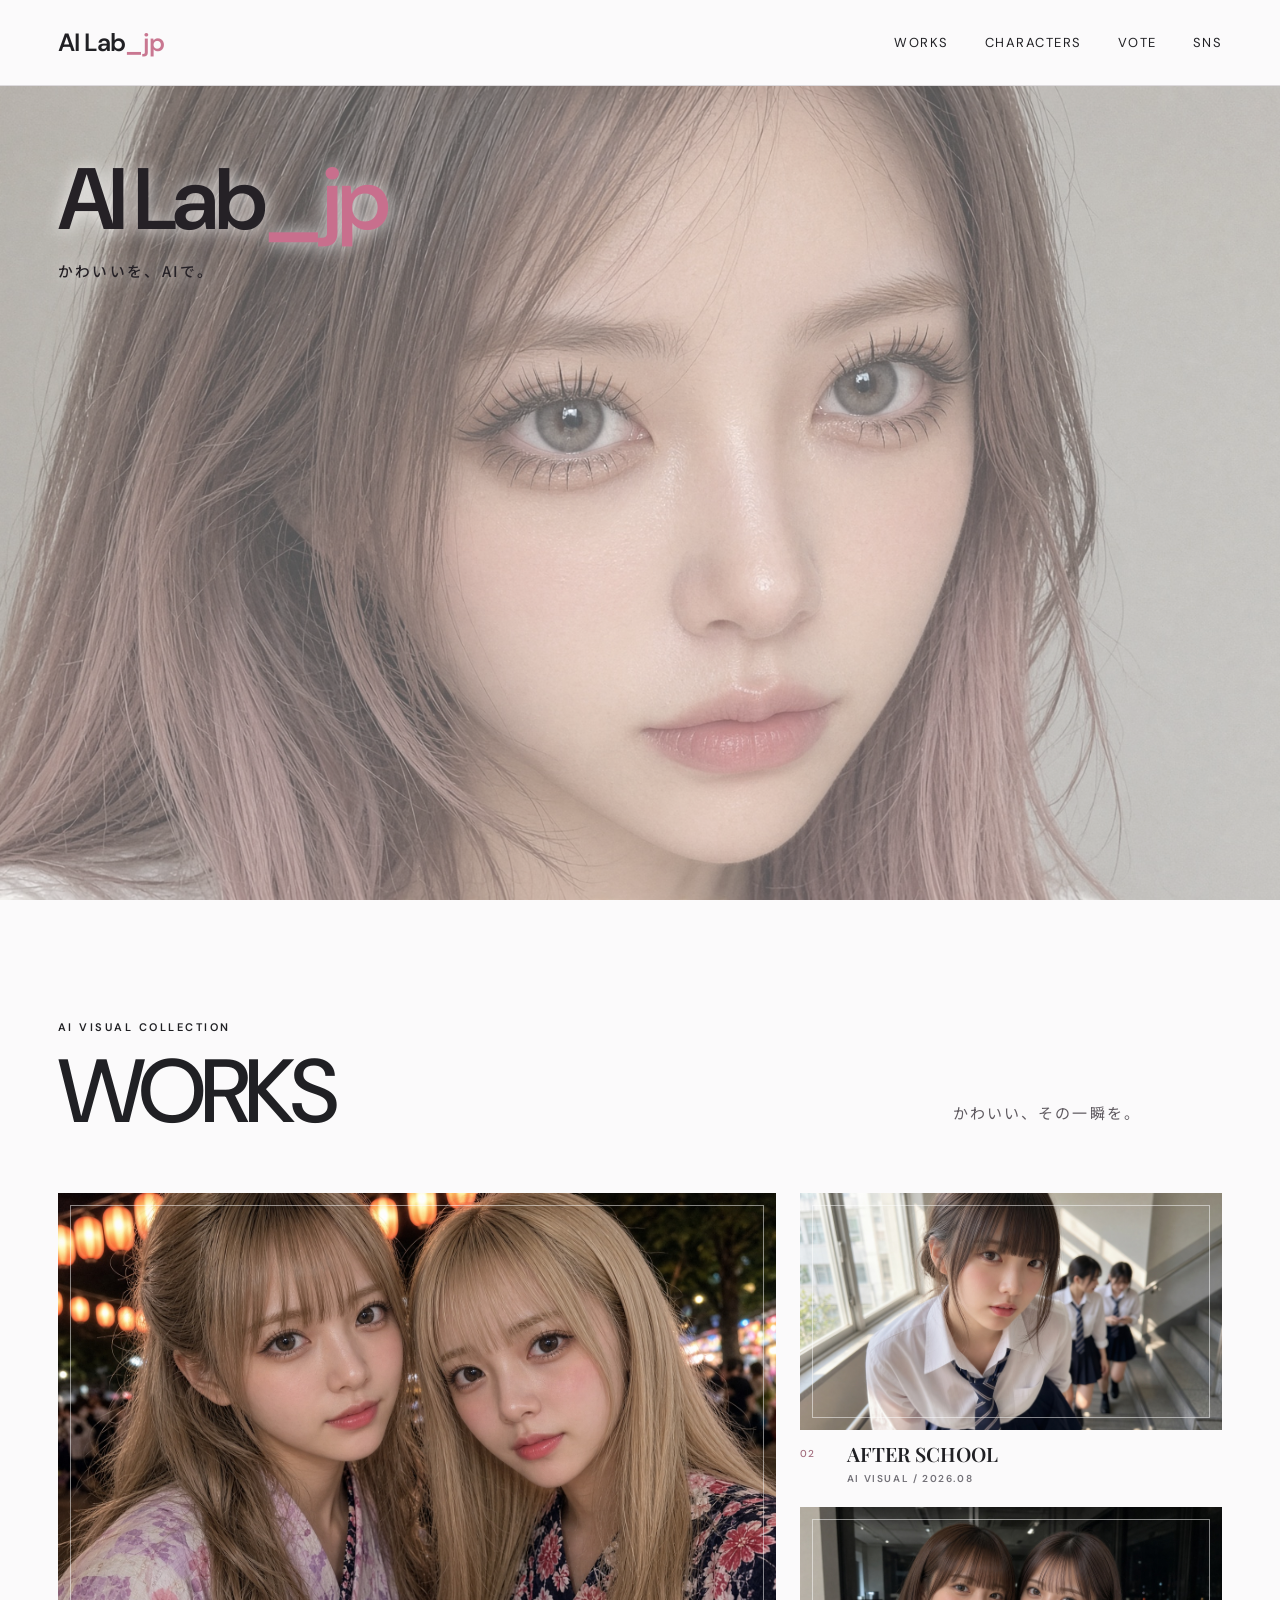
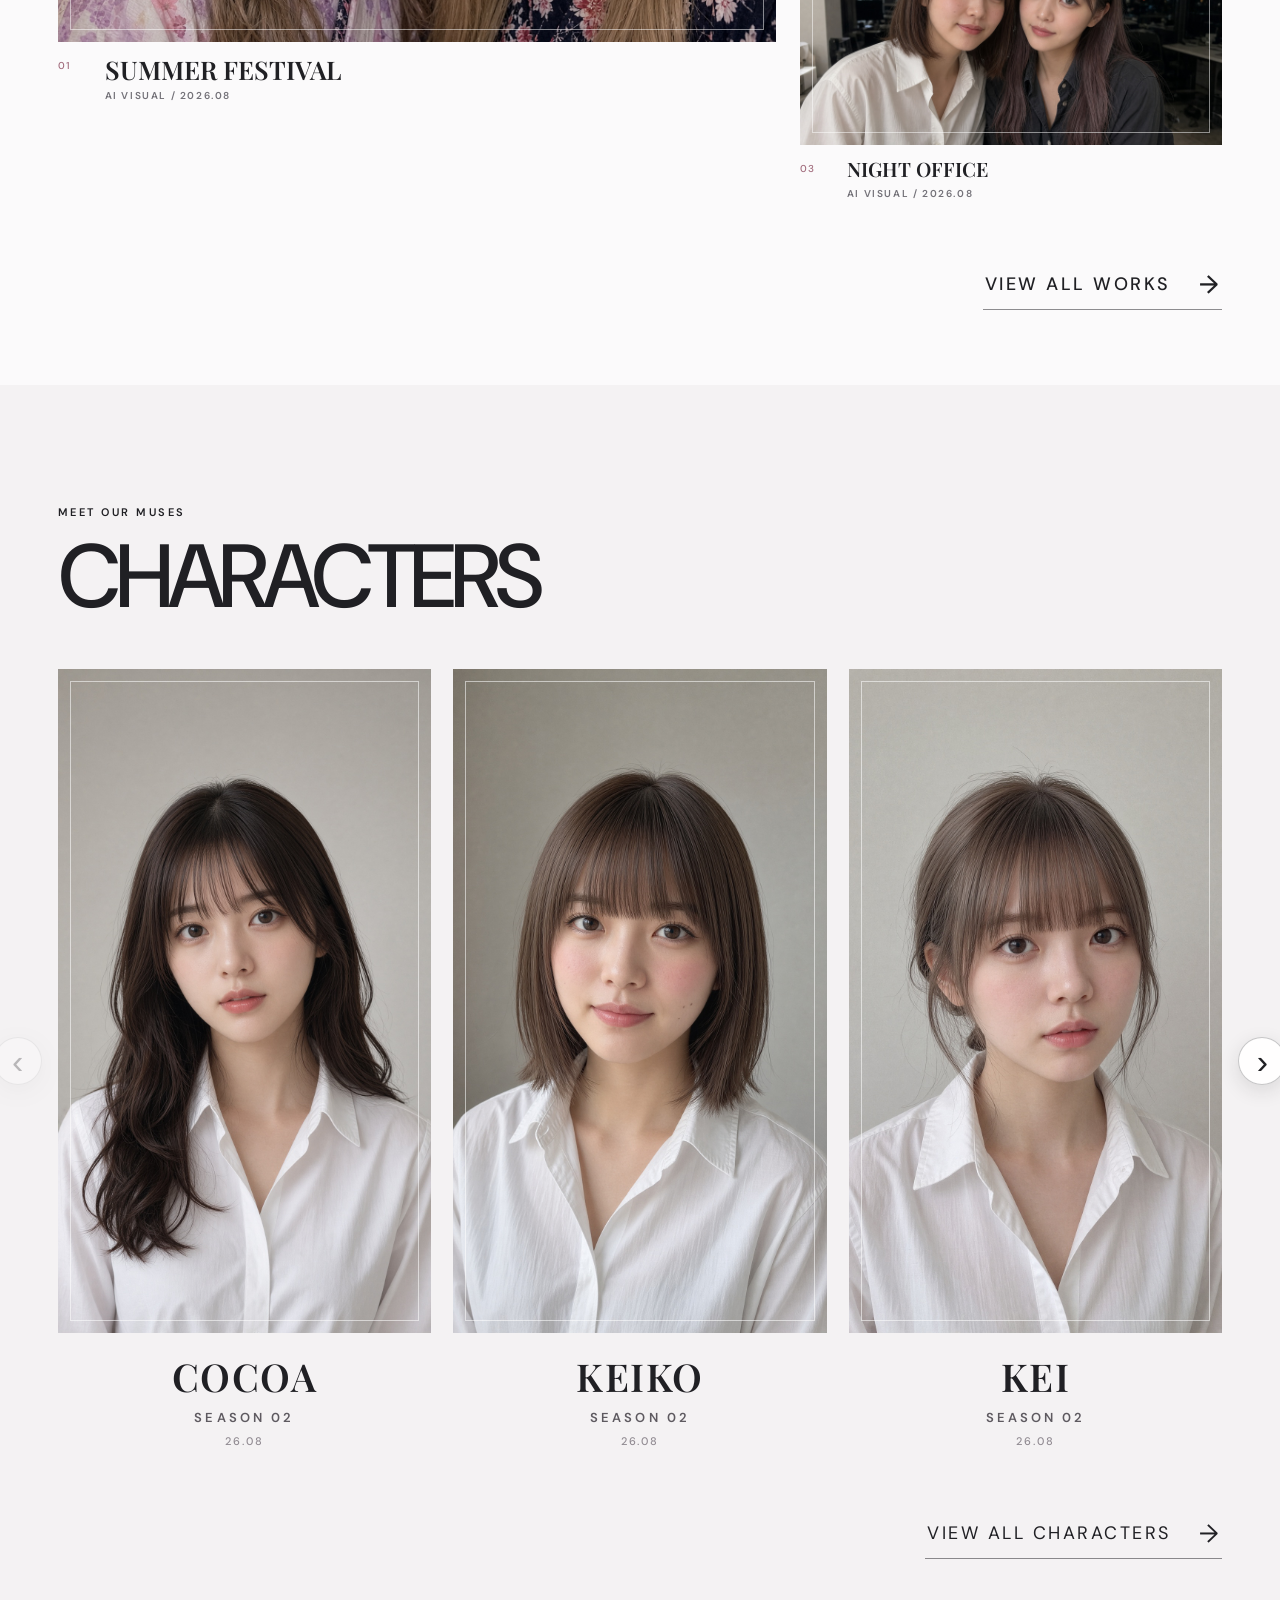
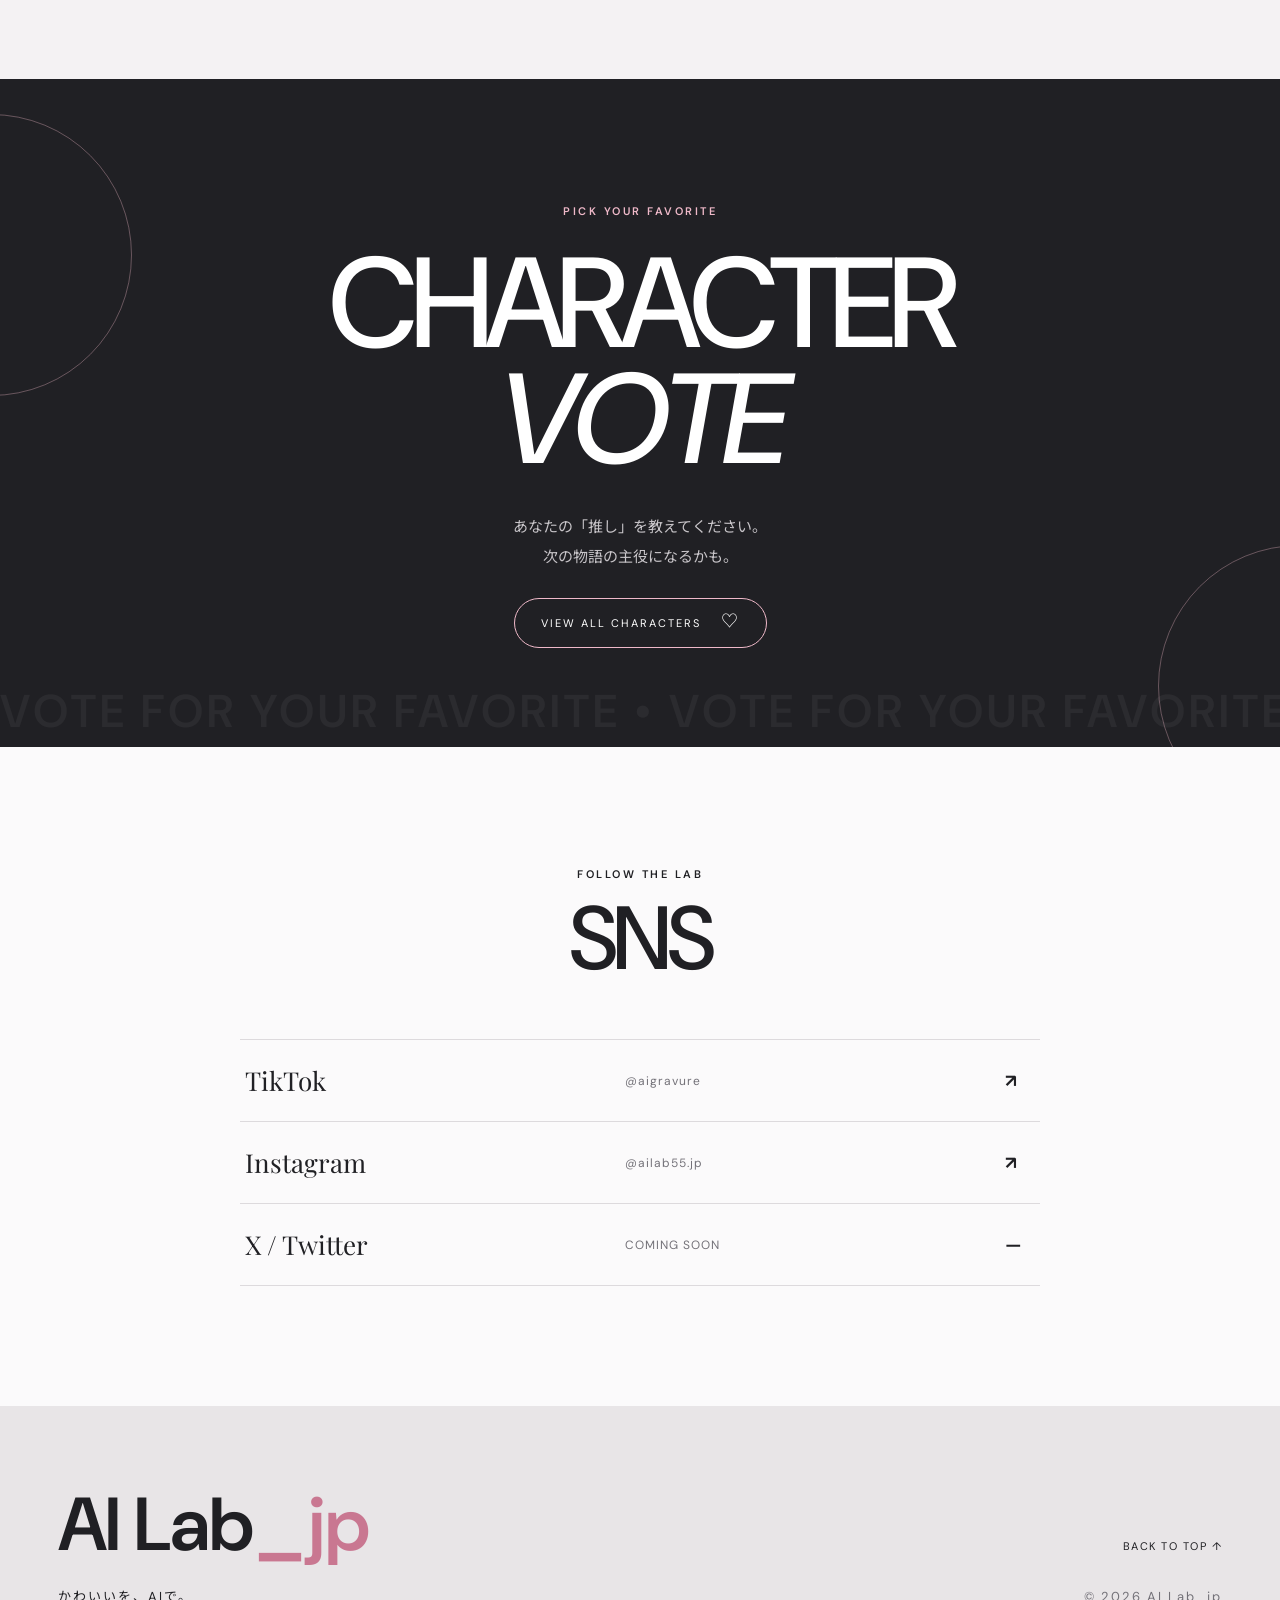
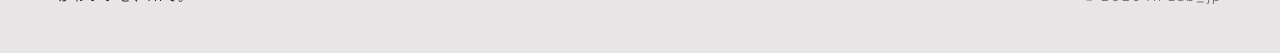
==== commit 9e2385bb: "improve typography readability" ====
--- a/index.html
+++ b/index.html
@@ -17,7 +17,7 @@
   <link rel="preconnect" href="https://fonts.googleapis.com">
   <link rel="preconnect" href="https://fonts.gstatic.com" crossorigin>
   <link href="https://fonts.googleapis.com/css2?family=DM+Sans:wght@400;500;600&family=Noto+Sans+JP:wght@400;500;700&family=Playfair+Display:ital,wght@0,600;1,600&display=swap" rel="stylesheet">
-  <link rel="stylesheet" href="css/style.css?v=21">
+  <link rel="stylesheet" href="css/style.css?v=22">
   <script src="js/characters-data.js?v=3" defer></script>
   <script src="js/works-data.js?v=1" defer></script>
   <script src="js/main.js?v=12" defer></script>
--- a/css/style.css
+++ b/css/style.css
@@ -51,3 +51,11 @@
 @media(max-width:760px){.hero h1{font-size:48px}}
 @media(max-width:760px){.characters,.vote,.sns{scroll-margin-top:70px}.home-works{padding-bottom:55px}.home-works-heading>p{margin-top:22px;font-size:12px}.home-works-grid{grid-template-columns:1fr;grid-template-rows:auto;gap:42px}.home-work-card-featured{grid-row:auto}.home-work-card:nth-child(3){display:none}.home-work-card-featured .home-work-image,.home-work-image{aspect-ratio:16/10}.home-work-caption strong,.home-work-card:not(.home-work-card-featured) .home-work-caption strong{font-size:25px}.home-works-link{margin-top:45px;padding:13px 2px 11px;gap:20px;font-size:15px}.home-works-link span{font-size:22px}.characters .section-heading{margin-bottom:34px}.character-grid{gap:16px}.character-card{flex-basis:82vw}.character-nav{display:none}.character-image-wrap{aspect-ratio:9/16}.characters-all-link{margin-top:44px;padding:13px 2px 11px;gap:20px;font-size:15px}.characters-all-link span{font-size:22px}.social-links>.social-item{grid-template-columns:1fr auto 30px}.social-links>.social-item small{display:block;font-size:8px}}
 @media(prefers-reduced-motion:reduce){html{scroll-behavior:auto}*,*:before,*:after{transition:none!important}}
+
+/* Readability: supporting text only. Character name sizes remain unchanged. */
+.eyebrow{font-size:11px}.global-nav{font-size:13px}.hero-catch{font-size:clamp(13px,1.15vw,18px)}
+.home-works-heading>p{font-size:15px}.home-work-caption>b{font-size:10px}.home-work-caption small{font-size:10px}.home-works-link,.characters-all-link{font-size:18px}
+.character-status{font-size:10px}.character-meta p{font-size:13px}.character-meta time{font-size:11px}
+.vote>p:not(.eyebrow){font-size:15px}.pill-button{font-size:11px}
+.social-links span,.social-links>.social-item span{font-size:26px}.social-links small,.social-links>.social-item small{font-size:12px}.site-footer>div>p{font-size:13px}.footer-meta{font-size:11px}
+@media(max-width:760px){.hero-catch{font-size:12px}.home-works-heading>p{font-size:13px}.home-work-caption>b{font-size:11px}.home-work-caption small{font-size:10px}.home-works-link,.characters-all-link{font-size:16px}.character-status{font-size:10px}.character-meta p{font-size:13px}.character-meta time{font-size:11px}.vote>p:not(.eyebrow){font-size:15px}.pill-button{font-size:11px}.social-links small,.social-links>.social-item small{font-size:10px}}
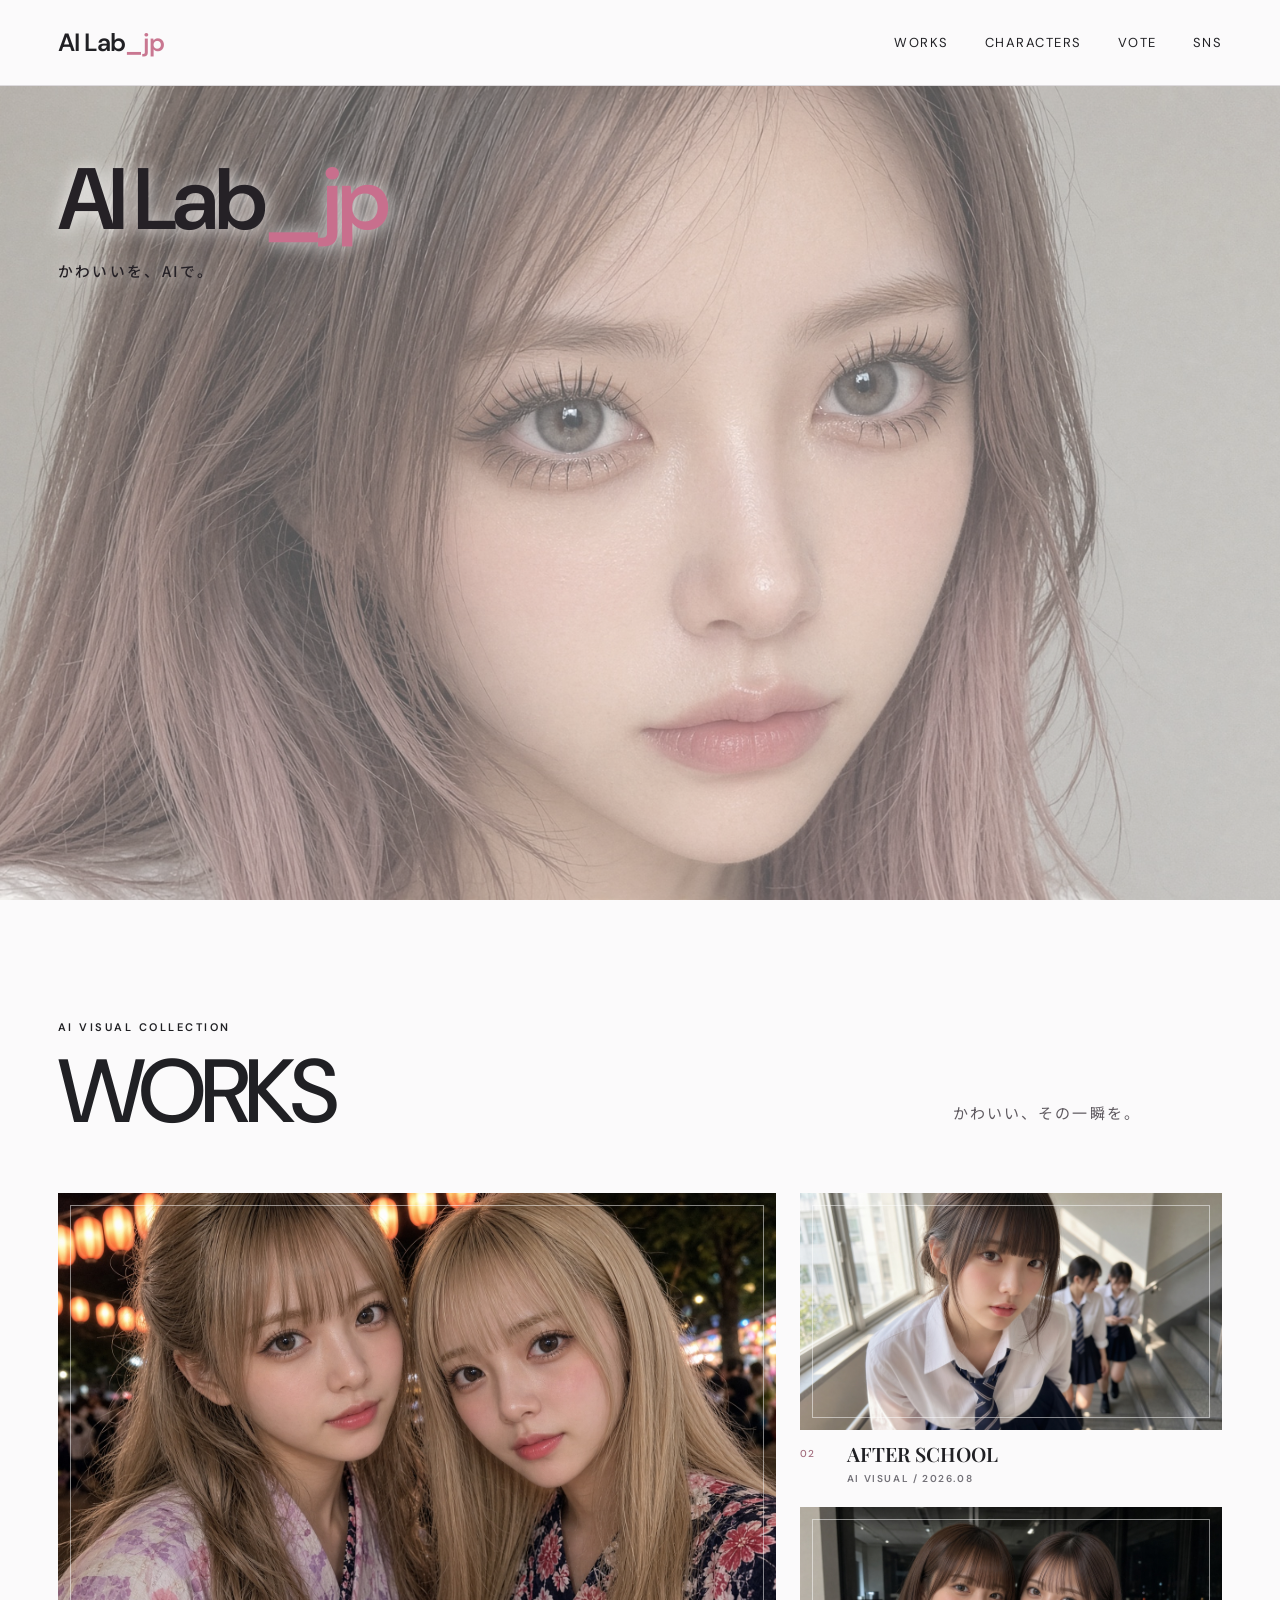
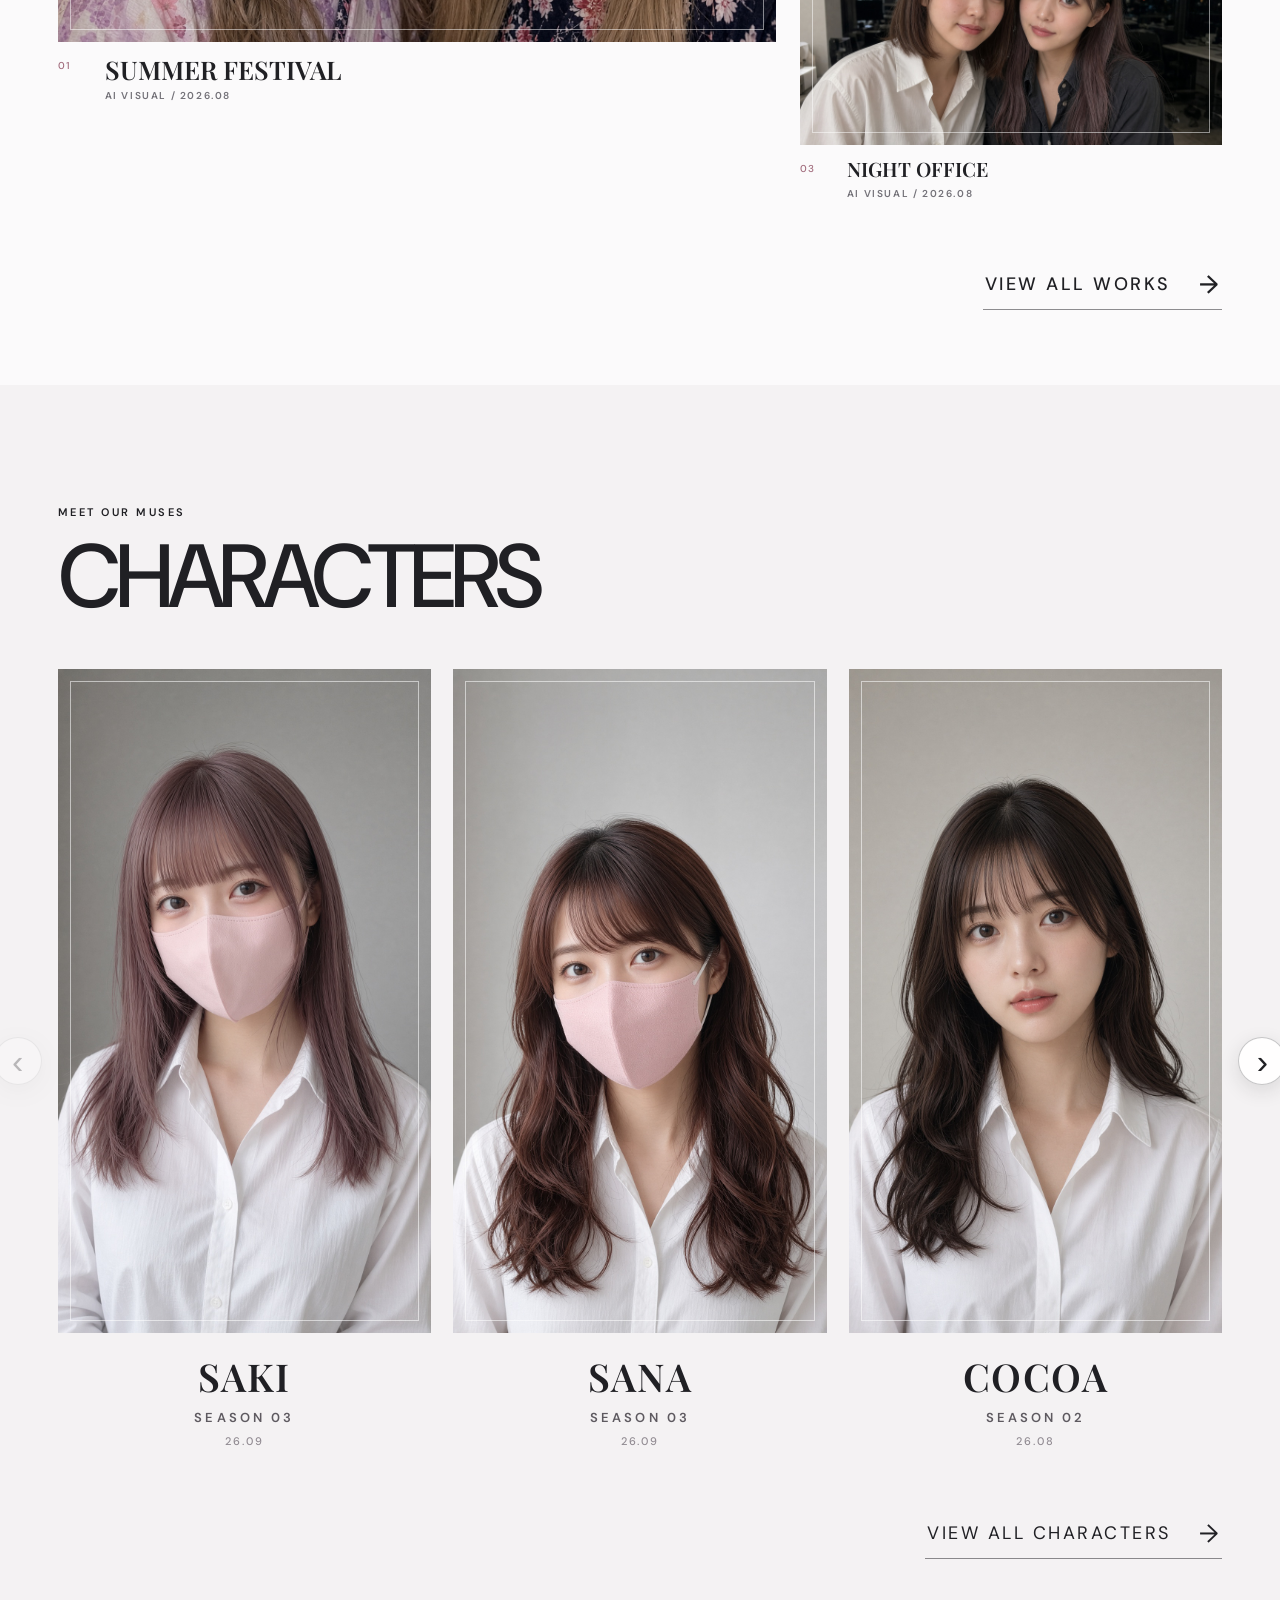
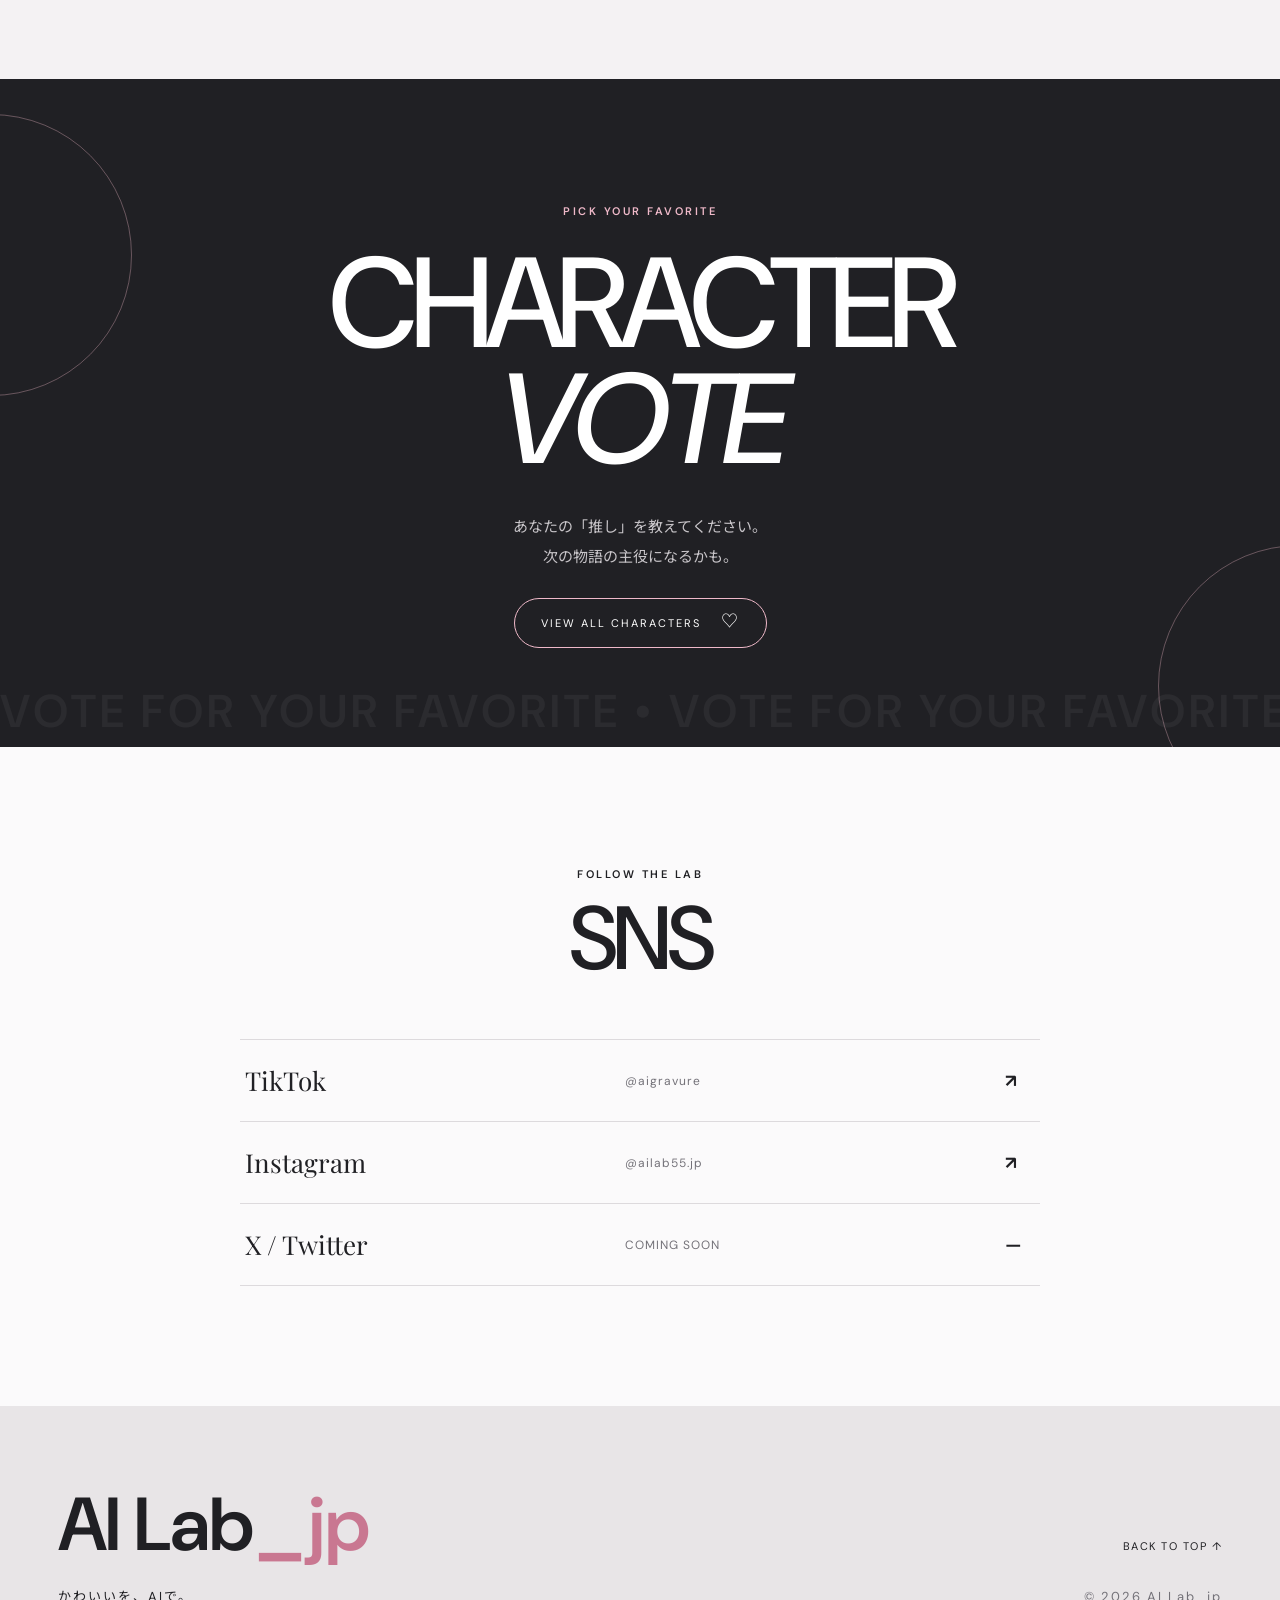
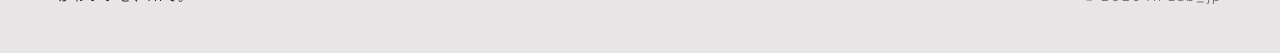
==== commit b48817e3: "add season 03 characters and works 08" ====
--- a/index.html
+++ b/index.html
@@ -17,10 +17,11 @@
   <link rel="preconnect" href="https://fonts.googleapis.com">
   <link rel="preconnect" href="https://fonts.gstatic.com" crossorigin>
   <link href="https://fonts.googleapis.com/css2?family=DM+Sans:wght@400;500;600&family=Noto+Sans+JP:wght@400;500;700&family=Playfair+Display:ital,wght@0,600;1,600&display=swap" rel="stylesheet">
-  <link rel="stylesheet" href="css/style.css?v=22">
-  <script src="js/characters-data.js?v=3" defer></script>
-  <script src="js/works-data.js?v=1" defer></script>
-  <script src="js/main.js?v=12" defer></script>
+  <link rel="stylesheet" href="css/style.css?v=23">
+  <script src="js/characters-data.js?v=4" defer></script>
+  <script src="js/works-data.js?v=2" defer></script>
+  <script src="js/votes.js?v=1" defer></script>
+  <script src="js/main.js?v=13" defer></script>
 </head>
 <body>
   <header class="site-header">
@@ -66,6 +67,10 @@
 
     <section class="vote" id="vote" aria-labelledby="vote-title">
       <p class="eyebrow">PICK YOUR FAVORITE</p><h2 id="vote-title">CHARACTER<br><em>VOTE</em></h2>
+      <div class="vote-ranking" data-vote-ranking hidden>
+        <h3>CURRENT RANKING</h3>
+        <ol class="vote-ranking-list" data-vote-ranking-list aria-live="polite"></ol>
+      </div>
       <p>あなたの「推し」を教えてください。<br>次の物語の主役になるかも。</p>
       <a class="pill-button" href="characters.html">VIEW ALL CHARACTERS <span>♡</span></a>
       <div class="ticker" aria-hidden="true"><span>VOTE FOR YOUR FAVORITE • VOTE FOR YOUR FAVORITE • </span></div>
--- a/css/style.css
+++ b/css/style.css
@@ -4,6 +4,7 @@
 .section{padding:120px 4.5vw}.section-heading{display:flex;align-items:end;justify-content:space-between;margin-bottom:60px}.section-heading .eyebrow{margin-bottom:18px}.section h2,.vote h2{font-size:clamp(52px,7vw,105px);line-height:.9;letter-spacing:-.055em;margin:0;font-weight:500}.section-heading>p{font-size:12px;color:var(--muted);line-height:1.9;margin:0 7% 5px 20px}.works-grid{display:grid;grid-template-columns:1.45fr 1fr 1fr;gap:20px;align-items:end}.work-card h3{font-family:var(--serif);font-size:23px;margin:5px 0}.placeholder{aspect-ratio:4/5;position:relative;display:flex;align-items:center;justify-content:center;overflow:hidden}.work-card-large .placeholder{aspect-ratio:1.2/1}.placeholder:before,.placeholder:after{content:"";position:absolute;border-radius:50%;filter:blur(1px)}.placeholder:before{width:64%;height:64%;background:rgba(255,255,255,.38)}.placeholder:after{width:38%;height:70%;background:rgba(41,37,42,.68);bottom:-18%;border-radius:50% 50% 20% 20%}.ph-pink{background:linear-gradient(145deg,#f4c7d3,#e6aebe)}.ph-gray{background:linear-gradient(135deg,#eceaec,#c8c5c9)}.ph-dark{background:linear-gradient(145deg,#423f46,#b3919b)}.placeholder span{position:absolute;top:15px;left:15px;font-size:10px;letter-spacing:2px}.placeholder b{color:rgba(255,255,255,.8);font-family:var(--serif);font-size:clamp(24px,4vw,60px);font-style:italic;z-index:1}.tag{font-size:9px;letter-spacing:2px;color:var(--muted);margin:15px 0 0}.text-link{display:flex;justify-content:flex-end;gap:35px;font-size:11px;letter-spacing:2px;margin-top:55px}.text-link span{font-size:17px}
 .characters{background:#f1eff1}.character-list{border-top:1px solid #cbc7cb}.character{display:grid;grid-template-columns:70px 120px 1fr 40px;align-items:center;gap:30px;padding:25px 10px;border-bottom:1px solid #cbc7cb;transition:.3s}.character:hover{background:#fff;padding-left:25px;padding-right:25px}.character-no{font-size:10px;letter-spacing:2px}.character-face{width:100px;aspect-ratio:1;border-radius:50%;display:grid;place-items:center;font-family:var(--serif);font-size:40px;font-style:italic}.face-pink{background:#f3c9d4}.face-lilac{background:#d8cfe2}.face-blue{background:#cadce2}.character h3{font-size:clamp(32px,5vw,64px);letter-spacing:-2px;margin:2px 0}.arrow{font-size:24px}
 .vote{background:var(--ink);color:#fff;text-align:center;padding:125px 20px 115px;position:relative;overflow:hidden}.vote:before,.vote:after{content:"";position:absolute;border:1px solid rgba(239,185,201,.35);border-radius:50%;width:280px;height:280px}.vote:before{left:-150px;top:35px}.vote:after{right:-160px;bottom:-80px}.vote .eyebrow{color:var(--pink)}.vote h2{font-size:clamp(62px,10vw,150px)}.vote>p:not(.eyebrow){font-size:13px;line-height:2;color:#c8c5c9;margin:35px 0}.pill-button{border:1px solid var(--pink);color:#fff;background:transparent;border-radius:100px;padding:17px 26px;letter-spacing:2px;font-size:10px;cursor:pointer;transition:.3s}.pill-button:hover{background:var(--pink);color:var(--ink)}.pill-button span{font-size:17px;margin-left:15px}.ticker{position:absolute;left:0;bottom:6px;width:100%;white-space:nowrap;color:rgba(255,255,255,.05);font-size:46px;font-weight:600;letter-spacing:4px}
+.vote-ranking{position:relative;z-index:1;width:min(760px,100%);margin:70px auto 55px;text-align:left}.vote-ranking h3{margin:0 0 25px;font-size:13px;font-weight:600;letter-spacing:.2em;color:var(--pink)}.vote-ranking-list{margin:0;padding:0;list-style:none;border-top:1px solid rgba(255,255,255,.2)}.vote-ranking-item{display:grid;grid-template-columns:42px minmax(0,1fr) auto;gap:8px 18px;align-items:center;padding:18px 0;border-bottom:1px solid rgba(255,255,255,.2)}.vote-ranking-position{font-family:var(--serif);font-size:17px;color:var(--pink)}.vote-ranking-item>strong{font-family:var(--serif);font-size:22px;font-weight:600;letter-spacing:.06em}.vote-ranking-count{font-size:12px;letter-spacing:.1em;color:#d8d3d7}.vote-ranking-track{grid-column:2/4;height:3px;background:rgba(255,255,255,.12);overflow:hidden}.vote-ranking-track>span{display:block;height:100%;background:var(--pink);transition:width .45s ease}
 .sns{text-align:center}.sns .eyebrow{margin-bottom:18px}.social-links{max-width:800px;margin:60px auto 0;border-top:1px solid var(--line);text-align:left}.social-links a{display:grid;grid-template-columns:1fr 1fr 30px;align-items:center;padding:23px 5px;border-bottom:1px solid var(--line);transition:.25s}.social-links a:hover{padding-left:18px;background:var(--pale)}.social-links span{font-family:var(--serif);font-size:24px}.social-links small{color:var(--muted);letter-spacing:1px}.social-links b{font-size:18px}
 .site-footer{background:#e8e5e7;padding:70px 4.5vw 35px;display:flex;justify-content:space-between;align-items:end}.footer-logo{font-size:clamp(36px,6vw,75px)}.site-footer>div>p{font-size:12px;letter-spacing:2px}.footer-meta{text-align:right;font-size:10px;letter-spacing:1.5px}.footer-meta p{margin-top:35px;color:var(--muted)}
 @media(max-width:760px){.site-header{height:70px;padding:0 20px;position:sticky;top:0}.menu-button{display:block;z-index:2}.menu-button.open span:first-child{transform:translateY(4px) rotate(45deg)}.menu-button.open span:last-child{transform:translateY(-4px) rotate(-45deg)}.global-nav{position:absolute;left:0;right:0;top:69px;background:#fbfafb;display:flex;flex-direction:column;gap:0;padding:15px 20px 25px;border-bottom:1px solid var(--line);transform:translateY(-130%);opacity:0;pointer-events:none;transition:.3s;z-index:-1}.global-nav.open{transform:translateY(0);opacity:1;pointer-events:auto}.global-nav a{padding:13px 0}.hero{height:calc(100svh - 70px);min-height:560px}.hero-image{object-position:49% 50%}.hero-shade{background:linear-gradient(180deg,rgba(22,18,20,.32) 0%,transparent 36%,rgba(20,17,18,.3) 100%)}.hero-brand{top:7%;left:20px}.hero-brand .eyebrow{font-size:8px;margin-bottom:9px}.hero h1{font-size:44px}.hero-catch{font-size:11px;margin-top:11px}.hero-bottom{left:20px;right:20px;bottom:3.5%;padding-top:12px}.hero-bottom>p{font-size:7px;max-width:120px;line-height:1.6}.hero-link{font-size:8px;gap:12px}.section{padding:85px 20px}.section-heading{display:block;margin-bottom:40px}.section-heading>p{margin:25px 0 0}.works-grid{grid-template-columns:1fr;gap:40px}.work-card-large .placeholder,.placeholder{aspect-ratio:1/1.06}.character{grid-template-columns:32px 74px 1fr 24px;gap:12px;padding:18px 0}.character-face{width:70px}.character h3{font-size:34px;letter-spacing:-1px}.character:hover{padding-left:5px;padding-right:5px}.vote{padding:95px 20px}.social-links{margin-top:40px}.social-links a{grid-template-columns:1fr 30px}.social-links small{display:none}.site-footer{padding:55px 20px 25px;display:block}.footer-meta{text-align:left;margin-top:55px}}
@@ -49,6 +50,7 @@
 .social-links>.social-item small{color:var(--muted);letter-spacing:1px}
 .social-links>.social-item b{font-size:18px}
 @media(max-width:760px){.hero h1{font-size:48px}}
+@media(max-width:760px){.vote-ranking{margin:50px auto 42px}.vote-ranking h3{margin-bottom:20px;font-size:12px}.vote-ranking-item{grid-template-columns:34px minmax(0,1fr) auto;gap:8px 10px;padding:16px 0}.vote-ranking-position{font-size:15px}.vote-ranking-item>strong{font-size:19px}.vote-ranking-count{font-size:10px;white-space:nowrap}.vote-ranking-track{grid-column:2/4}}
 @media(max-width:760px){.characters,.vote,.sns{scroll-margin-top:70px}.home-works{padding-bottom:55px}.home-works-heading>p{margin-top:22px;font-size:12px}.home-works-grid{grid-template-columns:1fr;grid-template-rows:auto;gap:42px}.home-work-card-featured{grid-row:auto}.home-work-card:nth-child(3){display:none}.home-work-card-featured .home-work-image,.home-work-image{aspect-ratio:16/10}.home-work-caption strong,.home-work-card:not(.home-work-card-featured) .home-work-caption strong{font-size:25px}.home-works-link{margin-top:45px;padding:13px 2px 11px;gap:20px;font-size:15px}.home-works-link span{font-size:22px}.characters .section-heading{margin-bottom:34px}.character-grid{gap:16px}.character-card{flex-basis:82vw}.character-nav{display:none}.character-image-wrap{aspect-ratio:9/16}.characters-all-link{margin-top:44px;padding:13px 2px 11px;gap:20px;font-size:15px}.characters-all-link span{font-size:22px}.social-links>.social-item{grid-template-columns:1fr auto 30px}.social-links>.social-item small{display:block;font-size:8px}}
 @media(prefers-reduced-motion:reduce){html{scroll-behavior:auto}*,*:before,*:after{transition:none!important}}
 
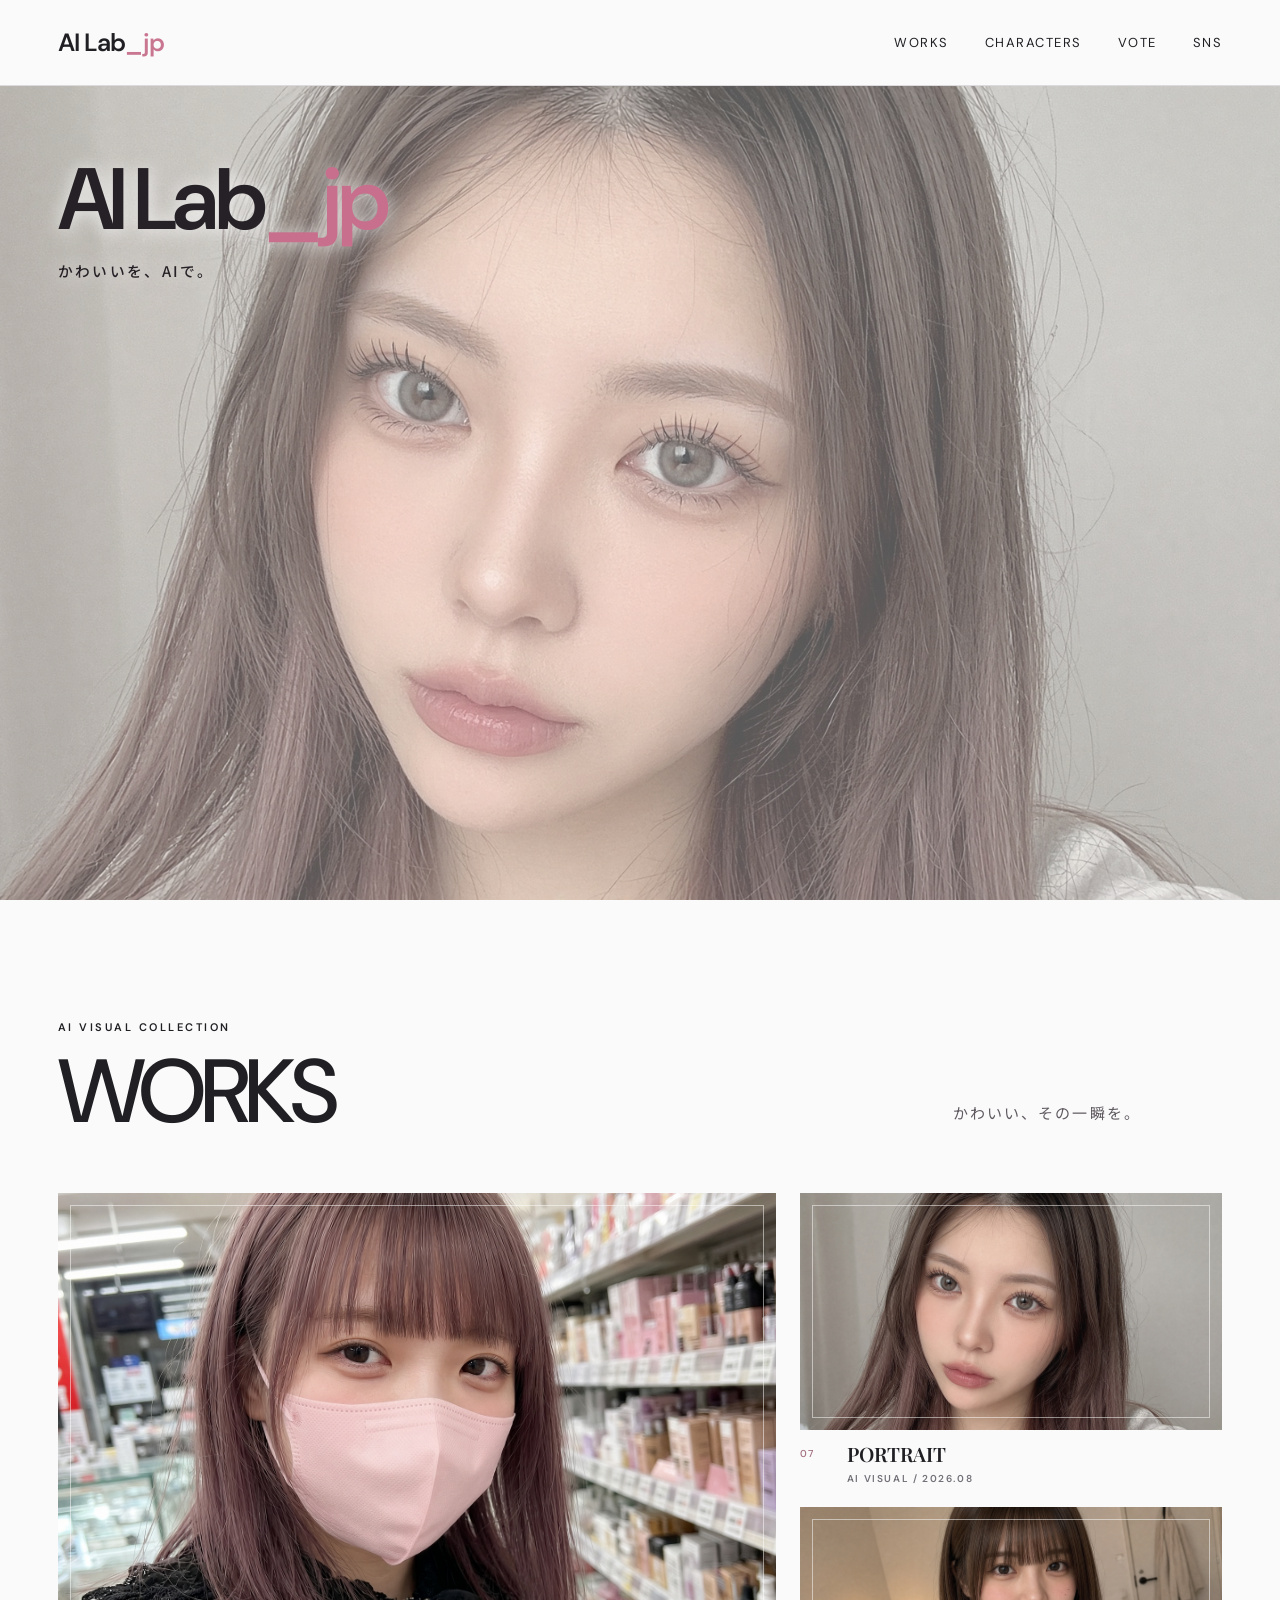
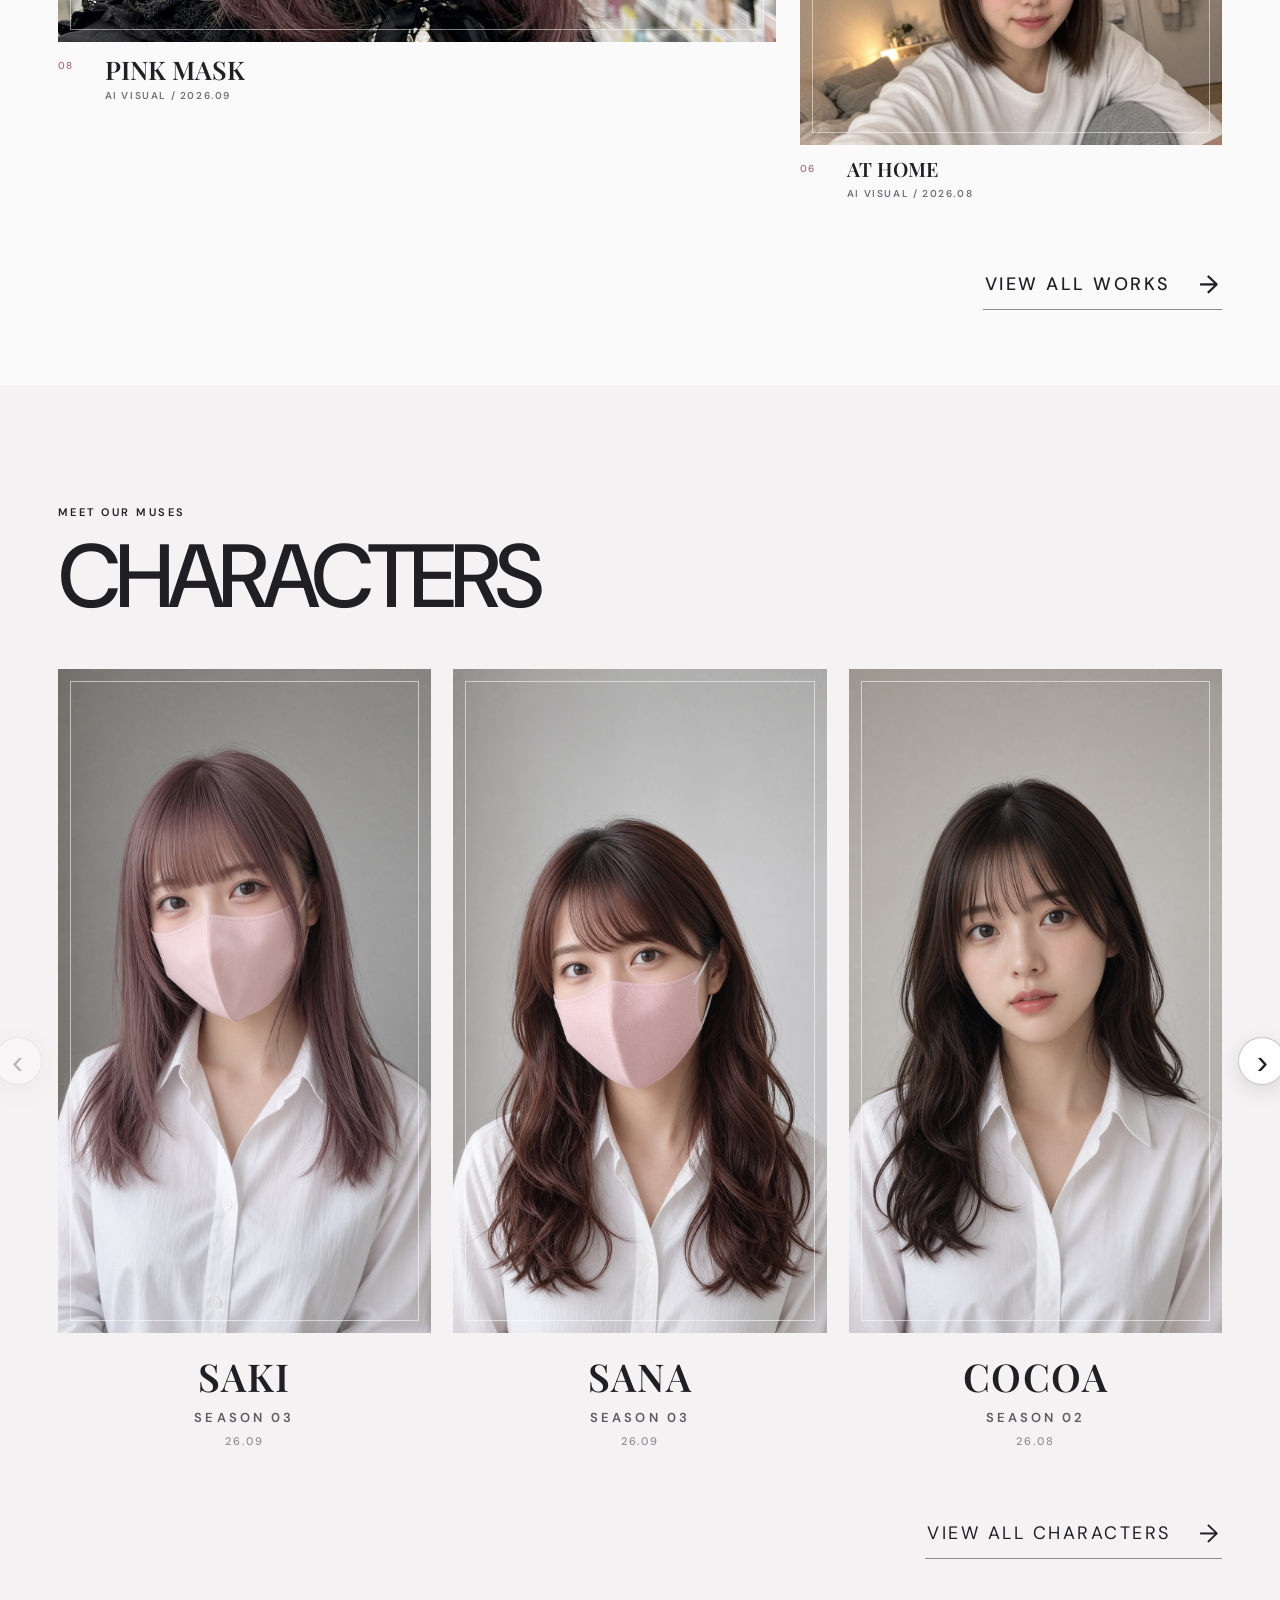
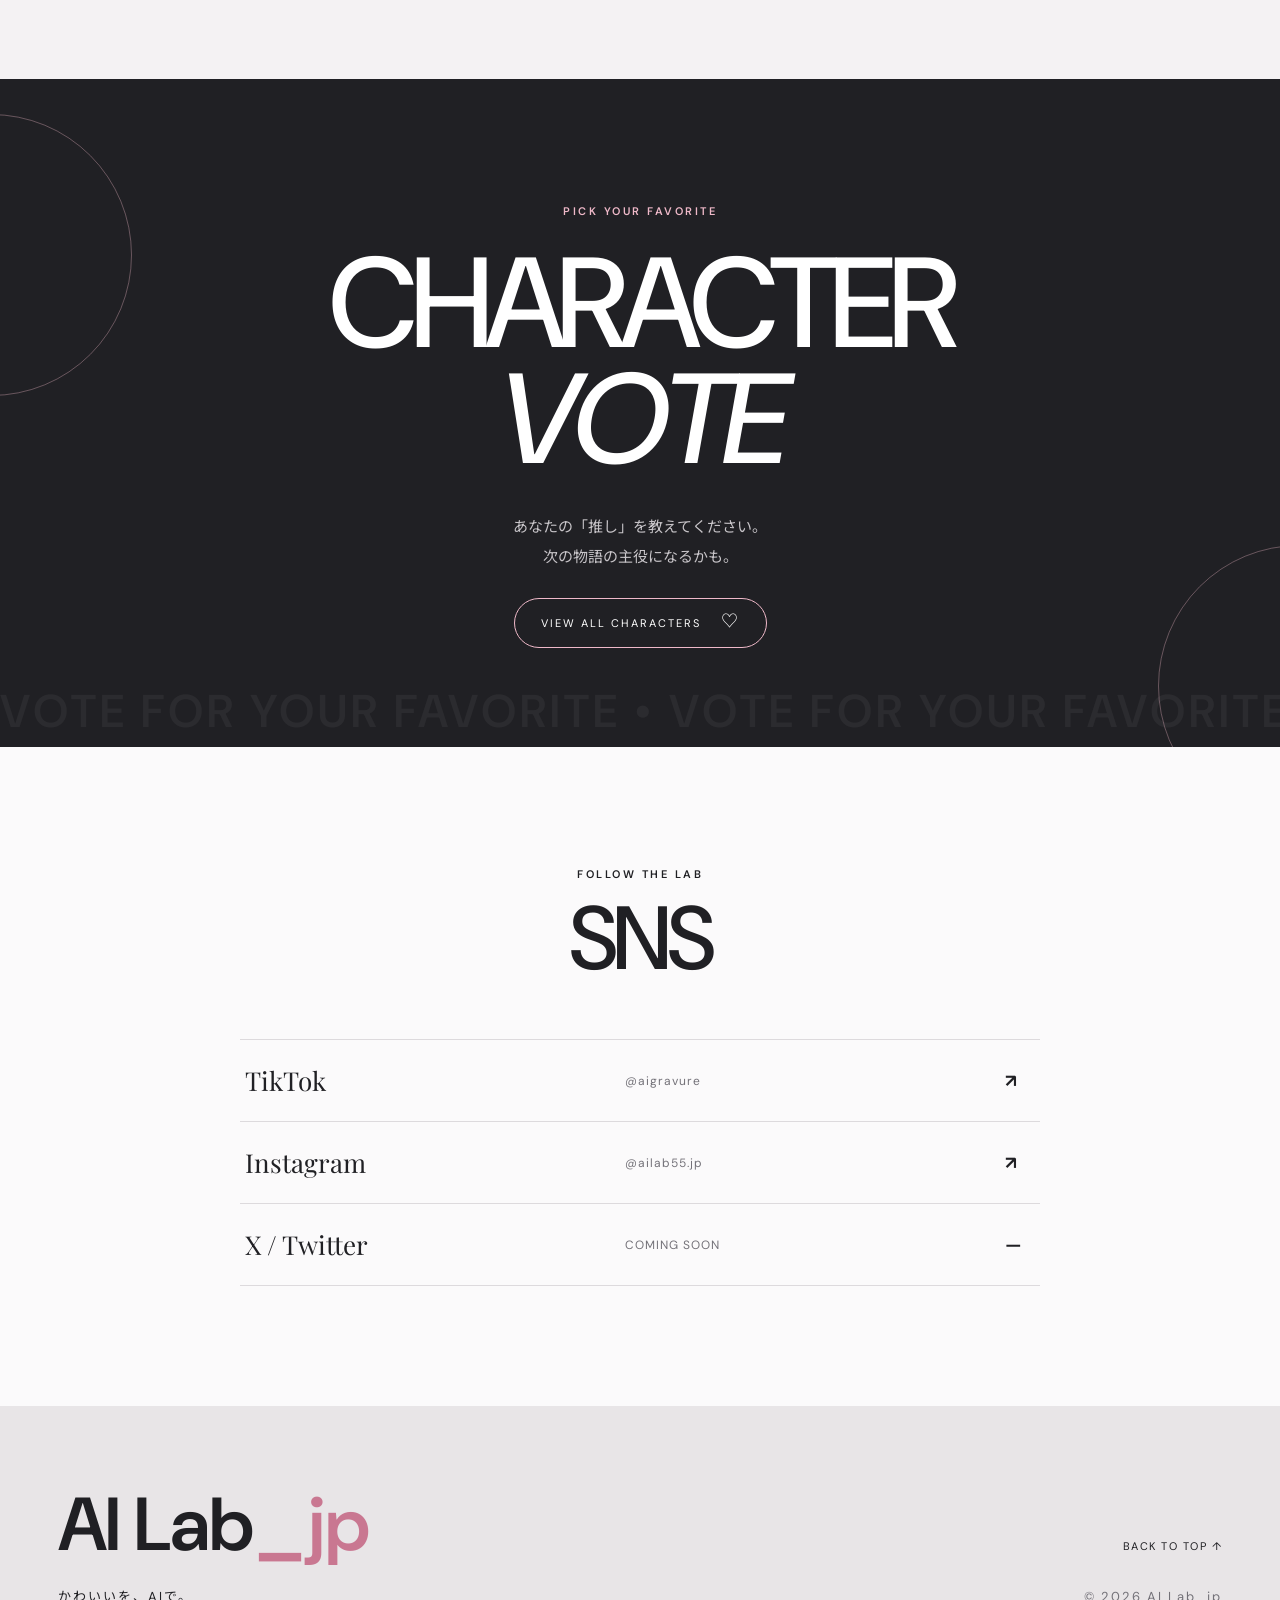
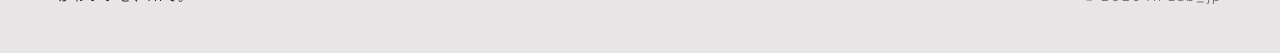
==== commit 27c23f1e: "update home works preview and random hero" ====
--- a/index.html
+++ b/index.html
@@ -21,7 +21,7 @@
   <script src="js/characters-data.js?v=4" defer></script>
   <script src="js/works-data.js?v=2" defer></script>
   <script src="js/votes.js?v=1" defer></script>
-  <script src="js/main.js?v=13" defer></script>
+  <script src="js/main.js?v=15" defer></script>
 </head>
 <body>
   <header class="site-header">
